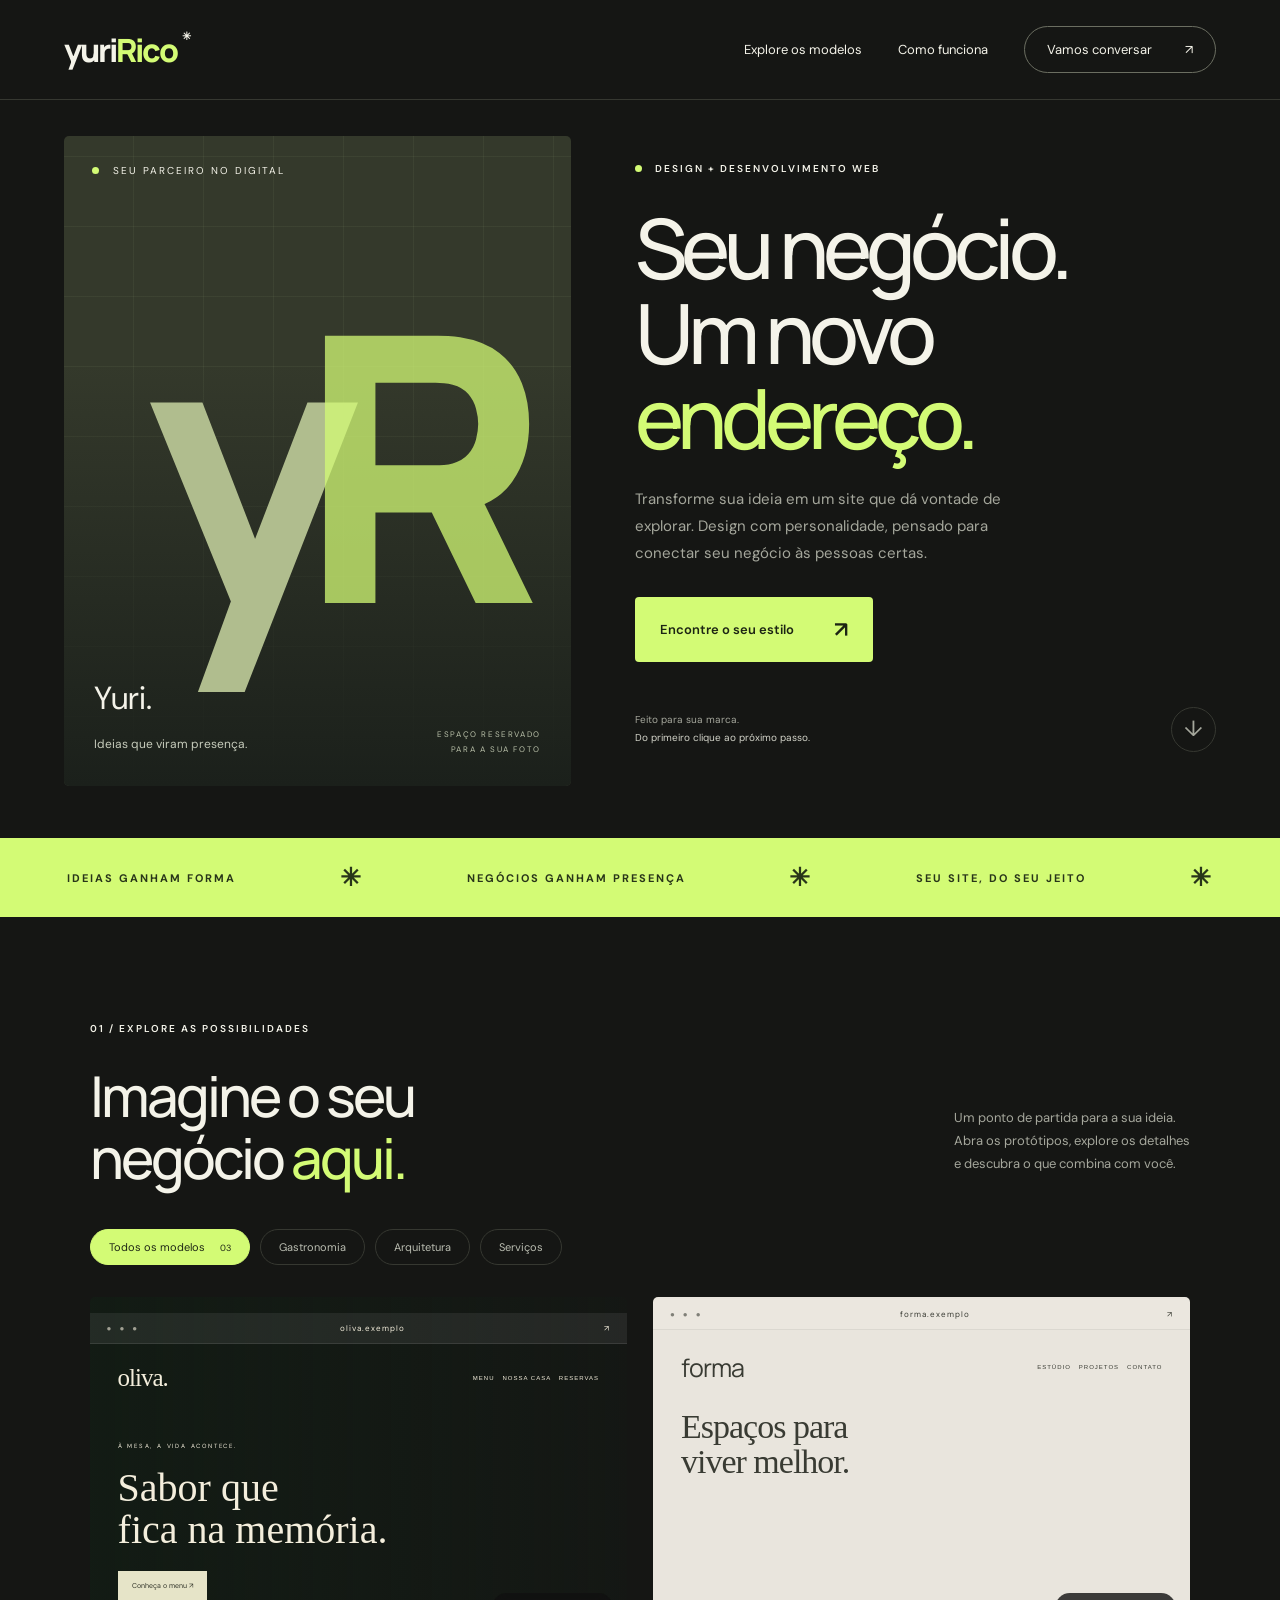
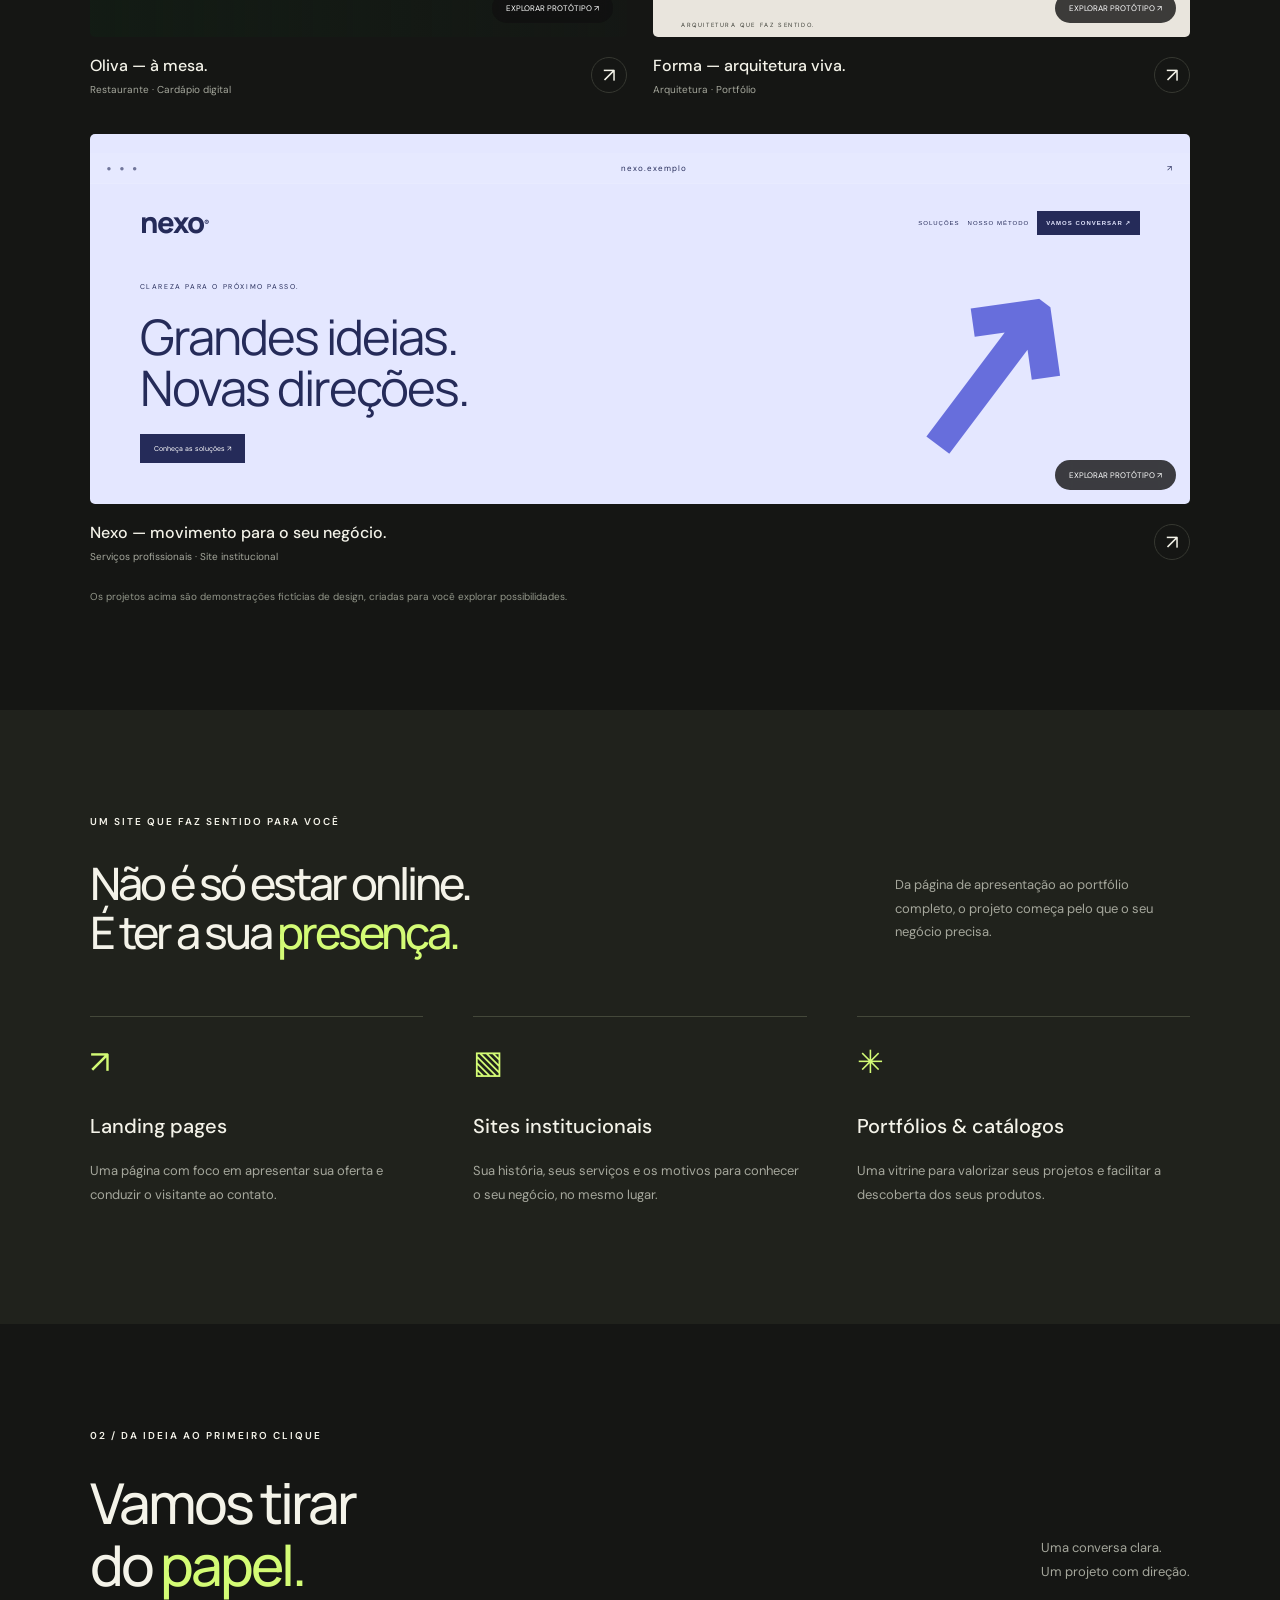
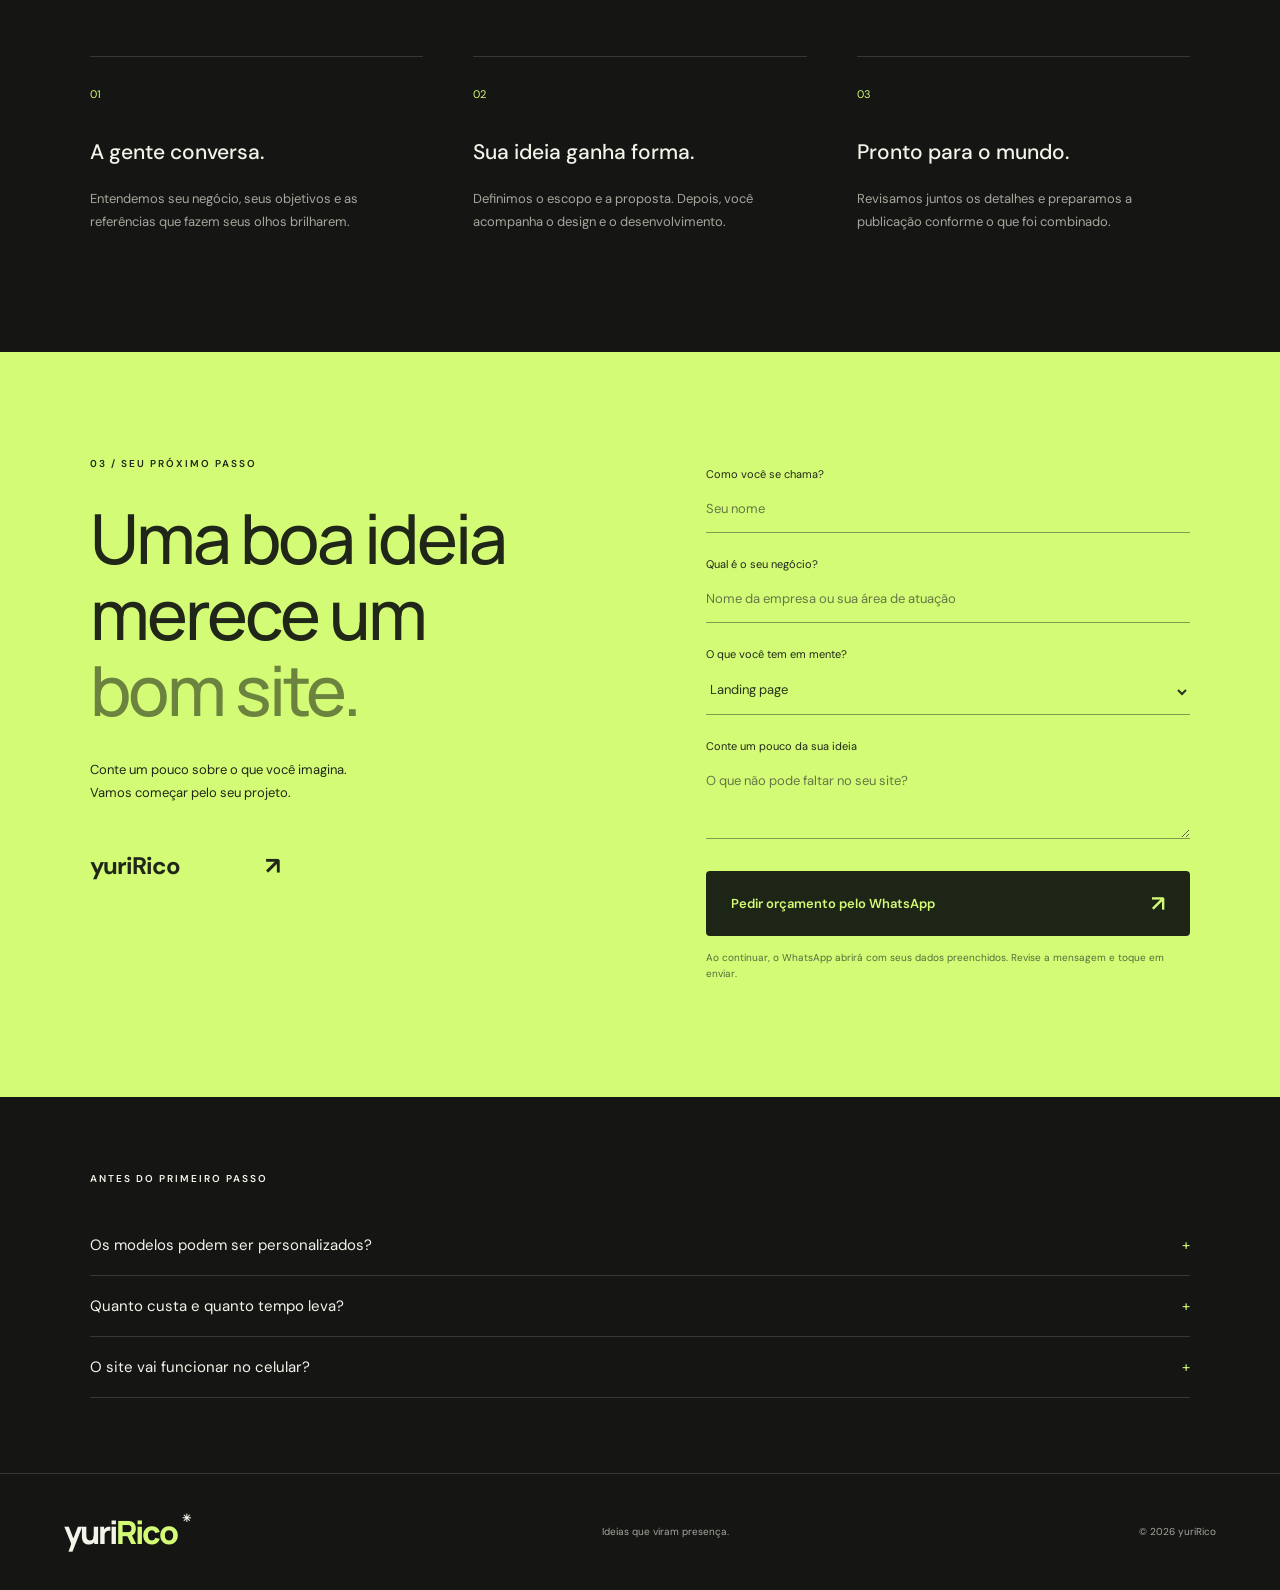
==== index.html @ a22f364b "Publica site yuriRico com protótipos e orçamento por WhatsApp" ====
<!DOCTYPE html>
<html lang="pt-BR"><head><meta charset="utf-8"><meta name="viewport" content="width=device-width,initial-scale=1"><meta name="description" content="yuriRico: criação de sites com personalidade. Explore protótipos interativos e prepare seu orçamento personalizado."><title>yuriRico — Seu próximo capítulo começa com um site.</title><link rel="stylesheet" href="style.css"></head>
<body><header><a class="logo" href="#">yuri<span>Rico</span><i>✳</i></a><nav aria-label="Menu principal"><a href="#projetos">Explore os modelos</a><a href="#processo">Como funciona</a><a class="nav-cta" href="#contato">Vamos conversar <span>↗</span></a></nav></header>
<main><section class="hero"><div class="portrait"><div class="portrait-grid"></div><div class="portrait-mark" aria-hidden="true">y<span>R</span></div><div class="photo-caption"><span class="dot"></span> SEU PARCEIRO NO DIGITAL</div><div class="portrait-bottom"><span>Yuri.<br><small>Ideias que viram presença.</small></span><span class="photo-note">ESPAÇO RESERVADO<br>PARA A SUA FOTO</span></div></div><div class="hero-copy"><p class="eyebrow"><span class="dot"></span> DESIGN + DESENVOLVIMENTO WEB</p><h1>Seu negócio.<br>Um novo<br><em>endereço.</em></h1><p class="intro">Transforme sua ideia em um site que dá vontade de explorar. Design com personalidade, pensado para conectar seu negócio às pessoas certas.</p><a class="button" href="#projetos">Encontre o seu estilo <span>↗</span></a><div class="hero-bottom"><span>Feito para sua marca.<br><strong>Do primeiro clique ao próximo passo.</strong></span><a href="#projetos" aria-label="Ir para os modelos">↓</a></div></div></section>
<div class="ticker"><span>IDEIAS GANHAM FORMA</span><b>✳</b><span>NEGÓCIOS GANHAM PRESENÇA</span><b>✳</b><span>SEU SITE, DO SEU JEITO</span><b>✳</b></div>
<section class="projects section" id="projetos"><div class="section-heading"><div><p class="eyebrow">01 / EXPLORE AS POSSIBILIDADES</p><h2>Imagine o seu<br>negócio <em>aqui.</em></h2></div><p>Um ponto de partida para a sua ideia.<br>Abra os protótipos, explore os detalhes<br>e descubra o que combina com você.</p></div><div class="filters" aria-label="Filtrar modelos"><button class="active" data-filter="all" aria-pressed="true">Todos os modelos <small>03</small></button><button data-filter="gastronomia" aria-pressed="false">Gastronomia</button><button data-filter="arquitetura" aria-pressed="false">Arquitetura</button><button data-filter="servicos" aria-pressed="false">Serviços</button></div><div class="project-grid">
<article class="project" data-category="gastronomia"><button class="preview restaurant" data-demo="restaurant" aria-label="Explorar protótipo do restaurante Oliva"><div class="browserbar"><span>● ● ●</span><span>oliva.exemplo</span><span>↗</span></div><div class="mock-nav">oliva.<small>MENU &nbsp; NOSSA CASA &nbsp; RESERVAS</small></div><div class="restaurant-body"><span>À MESA, A VIDA ACONTECE.</span><h3>Sabor que<br>fica na memória.</h3><div class="mini-button">Conheça o menu ↗</div></div><div class="preview-tag">EXPLORAR PROTÓTIPO ↗</div></button><div class="project-label"><div><h3>Oliva — à mesa.</h3><p>Restaurante · Cardápio digital</p></div><button data-demo="restaurant" aria-label="Abrir Oliva">↗</button></div></article>
<article class="project" data-category="arquitetura"><button class="preview architecture" data-demo="architecture" aria-label="Explorar protótipo do estúdio Forma"><div class="browserbar"><span>● ● ●</span><span>forma.exemplo</span><span>↗</span></div><div class="mock-nav">forma<small>ESTÚDIO &nbsp; PROJETOS &nbsp; CONTATO</small></div><div class="arch-body"><h3>Espaços para<br>viver melhor.</h3><div class="arch-image"></div><p>ARQUITETURA QUE FAZ SENTIDO.</p></div><div class="preview-tag">EXPLORAR PROTÓTIPO ↗</div></button><div class="project-label"><div><h3>Forma — arquitetura viva.</h3><p>Arquitetura · Portfólio</p></div><button data-demo="architecture" aria-label="Abrir Forma">↗</button></div></article>
<article class="project wide" data-category="servicos"><button class="preview services" data-demo="services" aria-label="Explorar protótipo da consultoria Nexo"><div class="browserbar"><span>● ● ●</span><span>nexo.exemplo</span><span>↗</span></div><div class="mock-nav">nexo<span>®</span><small>SOLUÇÕES &nbsp; NOSSO MÉTODO &nbsp; <b>VAMOS CONVERSAR ↗</b></small></div><div class="services-body"><div><p>CLAREZA PARA O PRÓXIMO PASSO.</p><h3>Grandes ideias.<br>Novas direções.</h3><div class="mini-button">Conheça as soluções ↗</div></div><div class="nexo-art" aria-hidden="true">↗</div></div><div class="preview-tag">EXPLORAR PROTÓTIPO ↗</div></button><div class="project-label"><div><h3>Nexo — movimento para o seu negócio.</h3><p>Serviços profissionais · Site institucional</p></div><button data-demo="services" aria-label="Abrir Nexo">↗</button></div></article></div><p class="demo-note">Os projetos acima são demonstrações fictícias de design, criadas para você explorar possibilidades.</p></section>
<section class="offer section" id="servicos"><p class="eyebrow">UM SITE QUE FAZ SENTIDO PARA VOCÊ</p><div class="offer-top"><h2>Não é só estar online.<br>É ter a sua <em>presença.</em></h2><p>Da página de apresentação ao portfólio completo, o projeto começa pelo que o seu negócio precisa.</p></div><div class="offer-grid"><article><span>↗</span><h3>Landing pages</h3><p>Uma página com foco em apresentar sua oferta e conduzir o visitante ao contato.</p></article><article><span>▧</span><h3>Sites institucionais</h3><p>Sua história, seus serviços e os motivos para conhecer o seu negócio, no mesmo lugar.</p></article><article><span>✳</span><h3>Portfólios & catálogos</h3><p>Uma vitrine para valorizar seus projetos e facilitar a descoberta dos seus produtos.</p></article></div></section>
<section class="process section" id="processo"><div class="section-heading"><div><p class="eyebrow">02 / DA IDEIA AO PRIMEIRO CLIQUE</p><h2>Vamos tirar<br>do <em>papel.</em></h2></div><p>Uma conversa clara.<br>Um projeto com direção.</p></div><div class="steps"><article><span>01</span><h3>A gente conversa.</h3><p>Entendemos seu negócio, seus objetivos e as referências que fazem seus olhos brilharem.</p></article><article><span>02</span><h3>Sua ideia ganha forma.</h3><p>Definimos o escopo e a proposta. Depois, você acompanha o design e o desenvolvimento.</p></article><article><span>03</span><h3>Pronto para o mundo.</h3><p>Revisamos juntos os detalhes e preparamos a publicação conforme o que foi combinado.</p></article></div></section>
<section class="contact section" id="contato"><div><p class="eyebrow">03 / SEU PRÓXIMO PASSO</p><h2>Uma boa ideia<br>merece um<br><em>bom site.</em></h2><p>Conte um pouco sobre o que você imagina.<br>Vamos começar pelo seu projeto.</p><span class="contact-sign">yuriRico <span>↗</span></span></div><form id="brief-form"><label for="name">Como você se chama?</label><input id="name" name="name" placeholder="Seu nome" required maxlength="100" autocomplete="name"><label for="business">Qual é o seu negócio?</label><input id="business" name="business" placeholder="Nome da empresa ou sua área de atuação" required maxlength="150" autocomplete="organization"><label for="type">O que você tem em mente?</label><select id="type" name="type"><option>Landing page</option><option>Site institucional</option><option>Portfólio ou catálogo</option><option>Ainda quero descobrir</option></select><label for="message">Conte um pouco da sua ideia</label><textarea id="message" name="message" rows="3" placeholder="O que não pode faltar no seu site?" maxlength="2000" required></textarea><button class="button" type="submit">Pedir orçamento pelo WhatsApp <span>↗</span></button><p class="form-note">Ao continuar, o WhatsApp abrirá com seus dados preenchidos. Revise a mensagem e toque em enviar.</p><div id="brief-result" hidden aria-live="polite"><h3>Seu pedido está pronto.</h3><p>Se o WhatsApp não abriu, use o link abaixo. Você também pode copiar ou baixar seu pedido.</p><a id="whatsapp-link" class="button" target="_blank" rel="noopener noreferrer" href="https://wa.me/5571991334337">Abrir WhatsApp ↗</a><pre id="brief-text"></pre><div class="result-buttons"><button type="button" id="copy-brief">Copiar pedido</button><button type="button" id="download-brief">Baixar .txt</button></div><p id="copy-status" role="status"></p></div></form></section>
<section class="faq section"><p class="eyebrow">ANTES DO PRIMEIRO PASSO</p><details><summary>Os modelos podem ser personalizados?<span>+</span></summary><p>Sim. Eles são referências visuais: cores, textos, imagens e estrutura podem ser planejados para o seu projeto, conforme o escopo contratado.</p></details><details><summary>Quanto custa e quanto tempo leva?<span>+</span></summary><p>O valor e o prazo são definidos após entender a quantidade de páginas, as funcionalidades e o conteúdo do projeto. Solicite uma proposta personalizada.</p></details><details><summary>O site vai funcionar no celular?<span>+</span></summary><p>O projeto considera telas de celular, tablet e computador. Você pode alternar a visualização dos protótipos aqui para experimentar.</p></details></section></main><footer><a class="logo" href="#">yuri<span>Rico</span><i>✳</i></a><p>Ideias que viram presença.</p><span>© <span id="year"></span> yuriRico</span></footer>
<dialog id="demo-dialog"><div class="dialog-toolbar"><span id="demo-title">Protótipo</span><div class="device-buttons"><button id="desktop-view" aria-pressed="true">Computador</button><button id="mobile-view" aria-pressed="false">Celular</button></div><button id="close-demo" aria-label="Fechar protótipo">✕</button></div><div class="demo-stage"><iframe id="demo-frame" title="Protótipo interativo" sandbox="allow-scripts"></iframe></div><p class="dialog-note">Demonstração fictícia · <button id="choose-demo">Quero um site neste estilo ↗</button></p></dialog><script src="app.js"></script></body></html>
---- style.css ----
@import url('https://fonts.googleapis.com/css2?family=DM+Sans:wght@400;500;600;700&family=Manrope:wght@400;500;600;700;800&display=swap');
:root{--bg:#151614;--panel:#20211e;--line:#363831;--muted:#a5a79c;--white:#f4f3e9;--lime:#d3fb75}*{box-sizing:border-box}html{scroll-behavior:smooth;scroll-padding-top:95px}body{margin:0;background:var(--bg);color:var(--white);font-family:'DM Sans',sans-serif}button,input,select,textarea{font:inherit}button,a{-webkit-tap-highlight-color:transparent}button{cursor:pointer}a{color:inherit;text-decoration:none}button:focus-visible,a:focus-visible,summary:focus-visible{outline:2px solid var(--lime);outline-offset:5px}header{height:100px;padding:0 5%;display:flex;align-items:center;justify-content:space-between;border-bottom:1px solid var(--line)}.logo{font-family:Manrope,sans-serif;font-size:32px;letter-spacing:-2px;font-weight:800}.logo span{color:var(--lime)}.logo i{font-size:11px;vertical-align:top;margin-left:5px;font-style:normal;letter-spacing:0}nav{display:flex;gap:36px;align-items:center;font-size:13px}nav a:hover{color:var(--lime)}.nav-cta{border:1px solid #6b6e61;border-radius:50px;padding:14px 22px}.nav-cta span{margin-left:30px}.hero{display:grid;grid-template-columns:44% 56%;padding:36px 5% 52px;gap:0}.portrait{min-height:650px;background:#34392b;position:relative;overflow:hidden;border-radius:5px}.portrait-grid{position:absolute;inset:0;background:linear-gradient(0deg,#1b201b,transparent 65%),repeating-linear-gradient(90deg,transparent 0,transparent 69px,#b6ce9420 70px),repeating-linear-gradient(0deg,transparent 0,transparent 69px,#b6ce9420 70px)}.portrait-mark{position:absolute;inset:10% 0 0;text-align:center;font-size:clamp(200px,29vw,480px);font-weight:800;letter-spacing:-.16em;line-height:1.4;font-family:Manrope;color:#b0bd8e}.portrait-mark span{color:#d3fb75;opacity:.75}.photo-caption{position:absolute;top:28px;left:28px;font-size:10px;letter-spacing:2px}.dot{display:inline-block;width:7px;height:7px;background:var(--lime);border-radius:50%;margin-right:9px}.portrait-bottom{position:absolute;bottom:30px;left:30px;right:30px;display:flex;align-items:end;justify-content:space-between;font-size:32px;line-height:1.2}.portrait-bottom small{font-size:12px;color:#c6cbbb}.photo-note{font-size:8px;letter-spacing:1.6px;text-align:right;line-height:1.8;color:#b8bfa8}.hero-copy{padding:26px 0 0 10%}.eyebrow{font-size:10px;letter-spacing:2px;font-weight:600;margin:0 0 30px}h1,h2,h3,p{margin-top:0}h1{font-family:Manrope,sans-serif;font-size:clamp(58px,6.5vw,102px);font-weight:500;letter-spacing:-6px;line-height:1.02;margin-bottom:26px}em{font-style:normal;color:var(--lime)}.intro{font-size:15px;line-height:1.8;color:var(--muted);max-width:400px;margin-bottom:30px}.button{display:inline-flex;align-items:center;justify-content:space-between;gap:40px;background:var(--lime);color:#1c2413;padding:18px 25px;border:0;border-radius:4px;font-weight:600;font-size:13px}.button:hover{background:#e1ff9e}.button span{font-size:22px}.hero-bottom{display:flex;justify-content:space-between;align-items:center;margin-top:45px;color:var(--muted);font-size:10px;line-height:1.8}.hero-bottom strong{font-weight:400;color:#d2d3c8}.hero-bottom a{border:1px solid var(--line);border-radius:50%;width:45px;height:45px;display:grid;place-items:center;font-size:22px}.ticker{display:flex;justify-content:space-around;align-items:center;padding:23px 2%;background:var(--lime);color:#283519;gap:20px;font-size:11px;letter-spacing:2px;font-weight:700}.ticker b{font-size:25px}.section{padding:105px 7%}.section-heading{display:flex;justify-content:space-between;align-items:end;margin-bottom:40px}h2{font-family:Manrope,sans-serif;font-size:clamp(42px,4.4vw,66px);font-weight:500;line-height:1.1;letter-spacing:-3px;margin-bottom:0}.section-heading>p,.offer-top>p{color:var(--muted);font-size:13px;line-height:1.8;max-width:295px}.filters{display:flex;gap:10px;margin-bottom:32px;flex-wrap:wrap}.filters button{background:transparent;color:#babdb1;border:1px solid var(--line);padding:10px 18px;border-radius:30px;font-size:11px}.filters button.active{background:var(--lime);color:#202917;border-color:var(--lime)}.filters small{font-size:9px;margin-left:12px}.project-grid{display:grid;grid-template-columns:1fr 1fr;gap:38px 26px}.project[hidden]{display:none}.project.wide{grid-column:1/-1}.preview{display:block;border:0;width:100%;position:relative;overflow:hidden;padding:0;text-align:left;border-radius:5px;height:340px;transition:transform .3s}.preview:hover{transform:translateY(-4px)}.browserbar{background:#ffffff12;display:flex;justify-content:space-between;padding:10px 17px;font-size:8px;letter-spacing:1px;border-bottom:1px solid #ffffff18}.browserbar>span:first-child{letter-spacing:3px;opacity:.6}.mock-nav{padding:20px 28px;font-size:25px;letter-spacing:-1px;font-family:Georgia,serif;display:flex;justify-content:space-between;align-items:center}.mock-nav small{font:6px Arial;letter-spacing:1px}.restaurant{color:#f4eedc;background:linear-gradient(90deg,#121c14de,#121c1440),url('https://images.unsplash.com/photo-1414235077428-338989a2e8c0?auto=format&fit=crop&w=1200&q=85') center/cover}.restaurant-body{padding:20px 28px}.restaurant-body>span{font-size:6px;letter-spacing:1.8px}.restaurant-body h3{font:40px/1.05 Georgia;margin:14px 0 20px}.mini-button{display:inline-block;padding:10px 14px;background:#e6e4c8;color:#303328;font-size:7px}.preview-tag{position:absolute;bottom:14px;right:14px;font-size:8px;background:#111c;padding:10px 14px;border-radius:25px;color:white;backdrop-filter:blur(8px)}.architecture{background:#e9e5dd;color:#393b33}.architecture .browserbar{border-color:#0001}.architecture .mock-nav{font-family:Manrope}.arch-body{padding:0 28px}.arch-body h3{font:34px/1.05 Georgia;letter-spacing:-1px;margin:4px 0 12px}.arch-image{height:120px;background:url('https://images.unsplash.com/photo-1600210492486-724fe5c67fb0?auto=format&fit=crop&w=1000&q=85') center 58%/cover}.arch-body p{font-size:6px;letter-spacing:1.6px;margin-top:9px}.project-label{display:flex;align-items:center;justify-content:space-between;padding-top:18px}.project-label h3{font-size:16px;font-weight:500;margin:0 0 7px}.project-label p{color:var(--muted);font-size:10px;margin:0}.project-label button{background:transparent;color:var(--white);border:1px solid var(--line);border-radius:50%;width:36px;height:36px;font-size:20px}.services{background:#e4e7ff;color:#252b59;height:370px}.services .mock-nav{padding:18px 50px;font-family:Manrope;font-size:29px;font-weight:800}.services .mock-nav>span{font-size:8px;margin-right:auto}.services .mock-nav small b{background:#252b59;color:#e4e7ff;padding:9px}.services-body{display:flex;justify-content:space-between;align-items:center;padding:20px 50px}.services-body p{font-size:7px;letter-spacing:1.6px}.services-body h3{font:49px/1.05 Manrope;letter-spacing:-2px;margin:20px 0}.services .mini-button{background:#252b59;color:white}.nexo-art{font-size:230px;font-family:Arial;font-weight:800;line-height:.8;transform:rotate(-8deg);color:#676edc;margin-right:60px}.demo-note{color:#93978a;font-size:10px;line-height:1.7;margin:25px 0 0}.offer{background:#20221c}.offer-top{display:flex;justify-content:space-between;align-items:end;gap:30px}.offer-top h2{font-size:clamp(35px,3.5vw,52px)}.offer-grid{display:grid;grid-template-columns:repeat(3,1fr);gap:50px;margin-top:60px}.offer-grid article{border-top:1px solid #44483a;padding-top:24px}.offer-grid article>span{color:var(--lime);font-size:32px;display:block;margin-bottom:30px}.offer-grid h3{font-size:20px;font-weight:500}.offer-grid p,.steps p{font-size:13px;color:var(--muted);line-height:1.8}.steps{display:grid;grid-template-columns:repeat(3,1fr);gap:50px;margin-top:60px}.steps article{border-top:1px solid var(--line);padding-top:25px}.steps article>span{font-size:11px;color:var(--lime)}.steps h3{font-weight:500;font-size:21px;margin-top:35px}.contact{display:grid;grid-template-columns:1fr 1fr;gap:12%;background:var(--lime);color:#202719}.contact em{color:#6c833f}.contact h2{font-size:clamp(50px,5.4vw,80px)}.contact>div>p:not(.eyebrow){font-size:13px;line-height:1.8;margin-top:30px}.contact-sign{font-weight:700;font-size:24px;letter-spacing:-1px;display:block;margin-top:45px}.contact-sign>span{margin-left:80px}.contact form{padding-top:10px}.contact label{display:block;font-size:11px;margin-bottom:9px}.contact input,.contact textarea,.contact select{display:block;width:100%;border:0;border-bottom:1px solid #829b50;background:transparent;color:#28341b;padding:10px 0 15px;border-radius:0;margin-bottom:24px;font-size:13px;outline-offset:4px}.contact input::placeholder,.contact textarea::placeholder{color:#667747}.contact .button{width:100%;background:#1d2517;color:var(--lime);margin-top:8px}.form-note{font-size:10px;line-height:1.6;color:#596b3d;margin-top:14px}#brief-result{border:1px solid #93af5e;padding:20px;margin-top:25px}#brief-result h3{font-size:19px}#brief-result p{font-size:12px}pre{white-space:pre-wrap;overflow-wrap:anywhere;font:12px/1.7 inherit}.result-buttons{display:flex;gap:8px}.result-buttons button{border:1px solid #68823e;background:transparent;padding:10px;border-radius:3px;font-size:11px}.faq{padding-top:75px;padding-bottom:75px}.faq details{border-bottom:1px solid var(--line);padding:20px 0}.faq summary{cursor:pointer;display:flex;justify-content:space-between;font-size:15px;list-style:none}.faq summary span{color:var(--lime)}.faq details p{font-size:13px;line-height:1.8;max-width:750px;color:var(--muted);margin:20px 0 0}footer{border-top:1px solid var(--line);display:flex;align-items:center;justify-content:space-between;padding:36px 5%}footer p,footer>span{font-size:10px;color:var(--muted);margin:0}dialog{width:min(1200px,96vw);max-width:none;padding:0;border:1px solid #45483c;border-radius:10px;background:#22251e;color:var(--white);max-height:94dvh}dialog::backdrop{background:#000c;backdrop-filter:blur(7px)}.dialog-toolbar{display:flex;align-items:center;justify-content:space-between;padding:15px 20px;font-size:12px;gap:10px}.dialog-toolbar button,.dialog-note button{border:1px solid #555d45;background:transparent;color:var(--white);padding:8px 12px;border-radius:4px;font-size:11px}.dialog-toolbar button[aria-pressed=true]{background:var(--lime);color:#202719}.demo-stage{background:#111;padding:15px;display:flex;justify-content:center;height:65dvh}iframe{height:100%;width:100%;border:0;background:#fff;transition:width .3s}.dialog-note{text-align:center;font-size:10px;margin:12px}.dialog-note button{color:var(--lime);border:0}body.modal-open{overflow:hidden}@media(min-width:1500px){main,header,footer{max-width:1700px;margin:auto}}@media(max-width:900px){header{height:80px}.hero{grid-template-columns:43% 57%}.portrait{min-height:570px}.hero-copy{padding-left:8%}h1{letter-spacing:-3px}.intro{font-size:13px}.portrait-bottom{left:18px;right:18px}.photo-note{font-size:6px}.portrait-bottom small{font-size:9px}.hero-bottom{margin-top:30px}.section{padding:75px 5%}.section-heading>p{max-width:220px}.nexo-art{margin-right:10px;font-size:190px}.offer-grid,.steps{gap:25px}.contact{gap:8%}nav{gap:20px;font-size:11px}}@media(max-width:600px){header{height:74px}.logo{font-size:27px}nav>a:not(.nav-cta){display:none}.nav-cta{padding:10px 14px}.nav-cta span{margin-left:12px}.hero{padding:20px 5% 35px;display:flex;flex-direction:column}.portrait{min-height:300px;height:300px}.portrait-mark{font-size:270px;inset:-35% 0 0;line-height:1.5;letter-spacing:-.18em}.photo-caption{top:20px;left:20px;font-size:8px}.photo-note{font-size:7px}.portrait-bottom{bottom:22px}.portrait-bottom small{font-size:11px}.hero-copy{padding:32px 0 0}.eyebrow{font-size:8px;letter-spacing:1.6px;margin-bottom:22px}h1{font-size:65px;letter-spacing:-4px}.intro{font-size:14px;max-width:100%}.button{padding:15px 20px}.hero-bottom{margin-top:25px}.ticker{padding:17px 12px;font-size:7px;gap:10px;letter-spacing:1px}.ticker span:last-of-type,.ticker b:last-child{display:none}.ticker b{font-size:18px}.section{padding:60px 5%}h2{font-size:44px;letter-spacing:-2px}.section-heading{display:block}.section-heading>p{margin:25px 0 0;max-width:100%;font-size:12px}.section-heading>p br{display:none}.filters{gap:7px}.filters button{font-size:9px;padding:9px 12px}.project-grid{grid-template-columns:1fr;gap:30px}.project.wide{grid-column:auto}.preview{height:320px}.services{height:320px}.services .mock-nav{padding:20px 25px}.services .mock-nav small{font-size:5px}.services-body{padding:20px 25px}.services-body h3{font-size:35px}.services-body p{font-size:5px}.nexo-art{font-size:100px;margin-right:0}.services .mock-nav small b{padding:5px}.offer-top{display:block}.offer-top>p{margin:25px 0 0}.offer-grid,.steps{grid-template-columns:1fr;gap:30px;margin-top:35px}.offer-grid article>span{margin-bottom:15px}.offer-grid h3{margin-bottom:12px}.steps h3{margin-top:20px;margin-bottom:10px}.contact{grid-template-columns:1fr;gap:35px}.contact h2{font-size:60px}.contact-sign{display:none}.faq summary{font-size:13px;gap:20px}footer{flex-wrap:wrap;gap:25px}footer p{display:none}.dialog-toolbar{padding:12px 10px}.dialog-toolbar>span{max-width:95px;font-size:10px}.dialog-toolbar button{padding:7px;font-size:9px}.demo-stage{padding:6px;height:65dvh}.dialog-note{font-size:8px}.dialog-note button{font-size:9px}}@media(prefers-reduced-motion:reduce){html{scroll-behavior:auto}*,*::before,*::after{transition:none!important}}
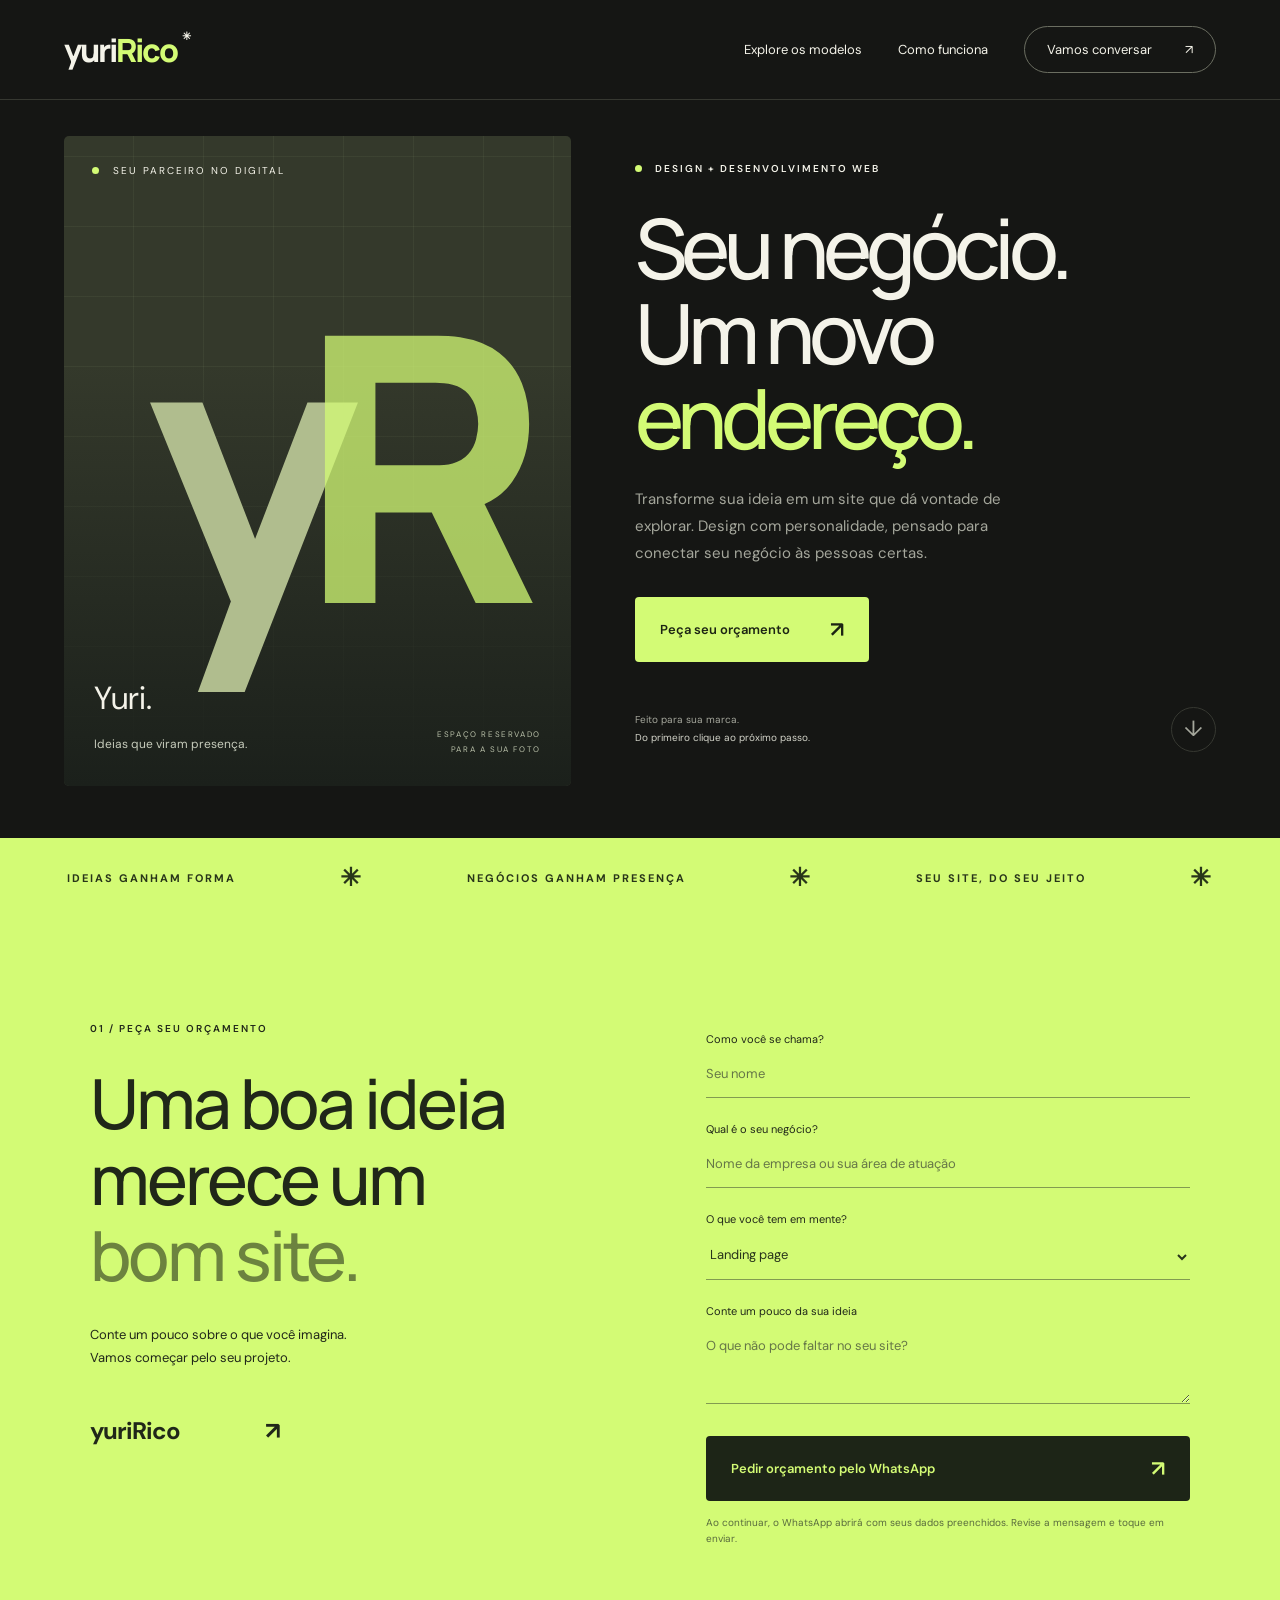
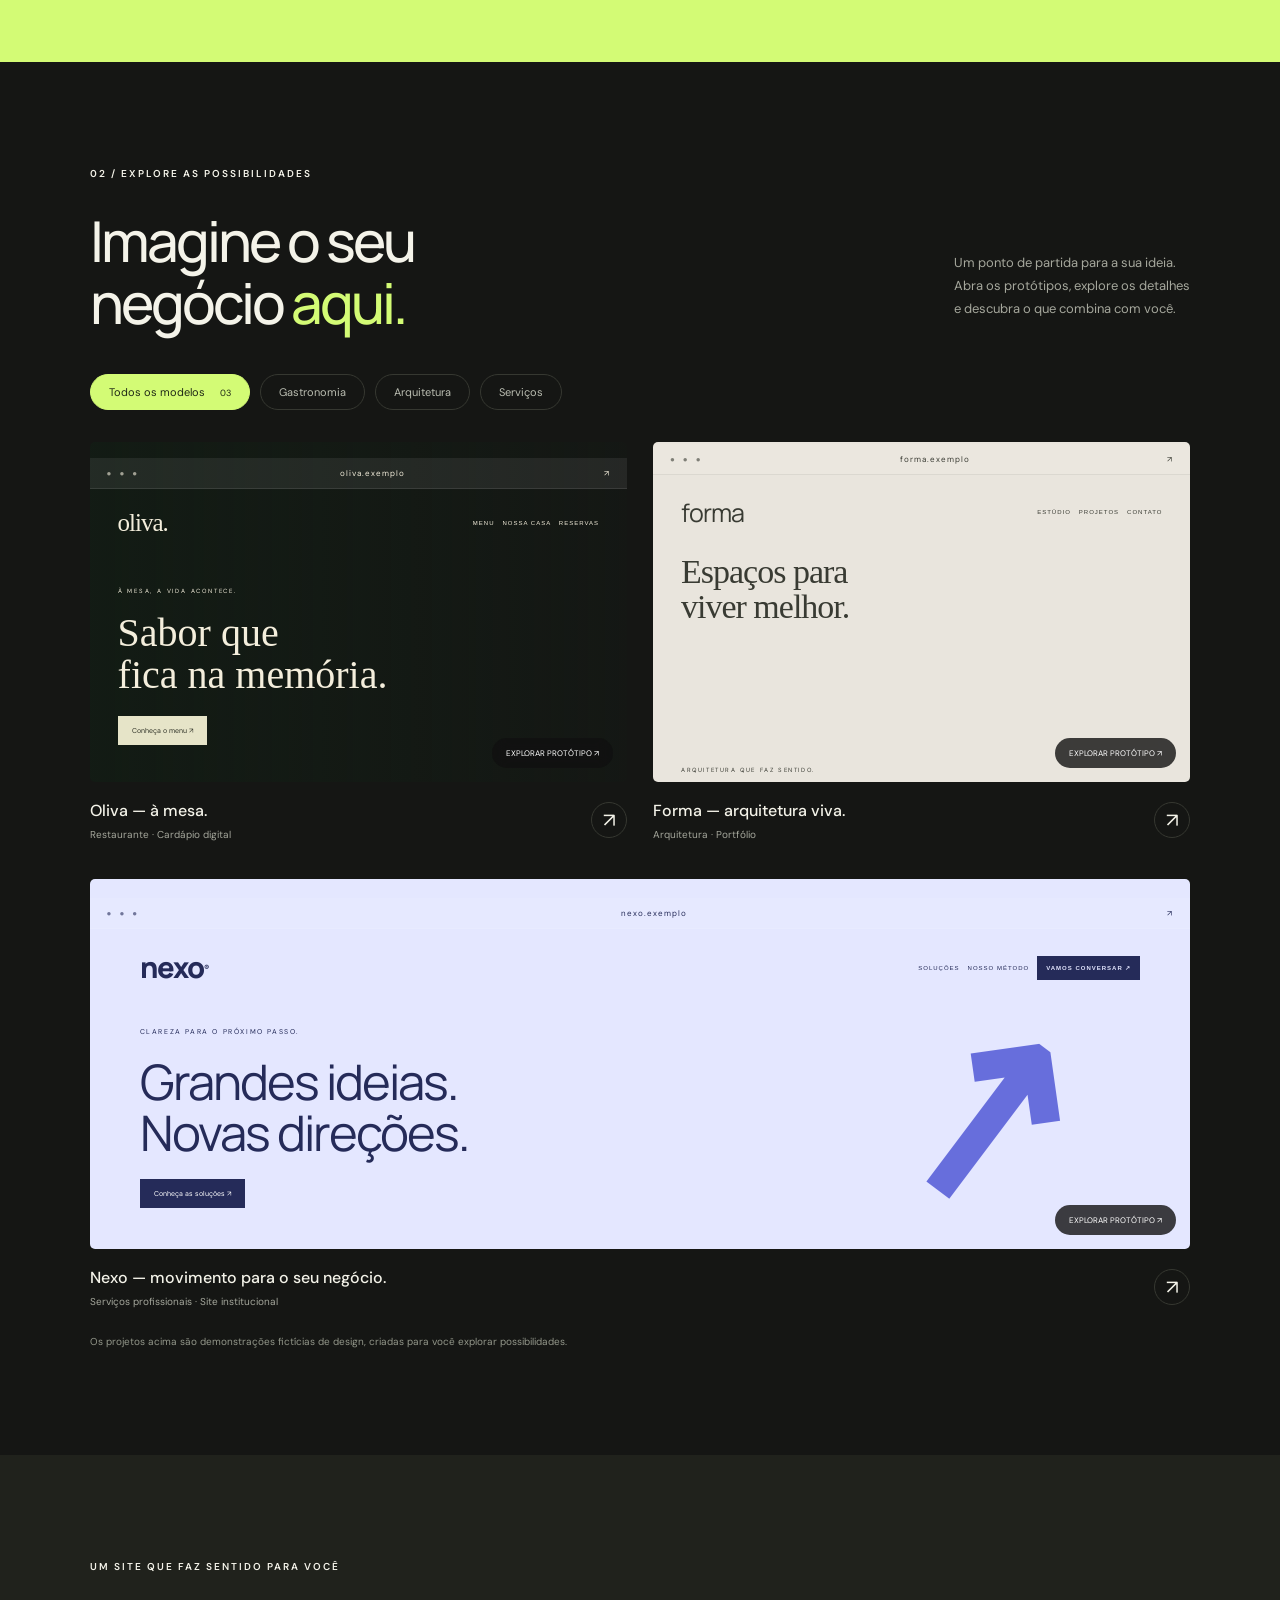
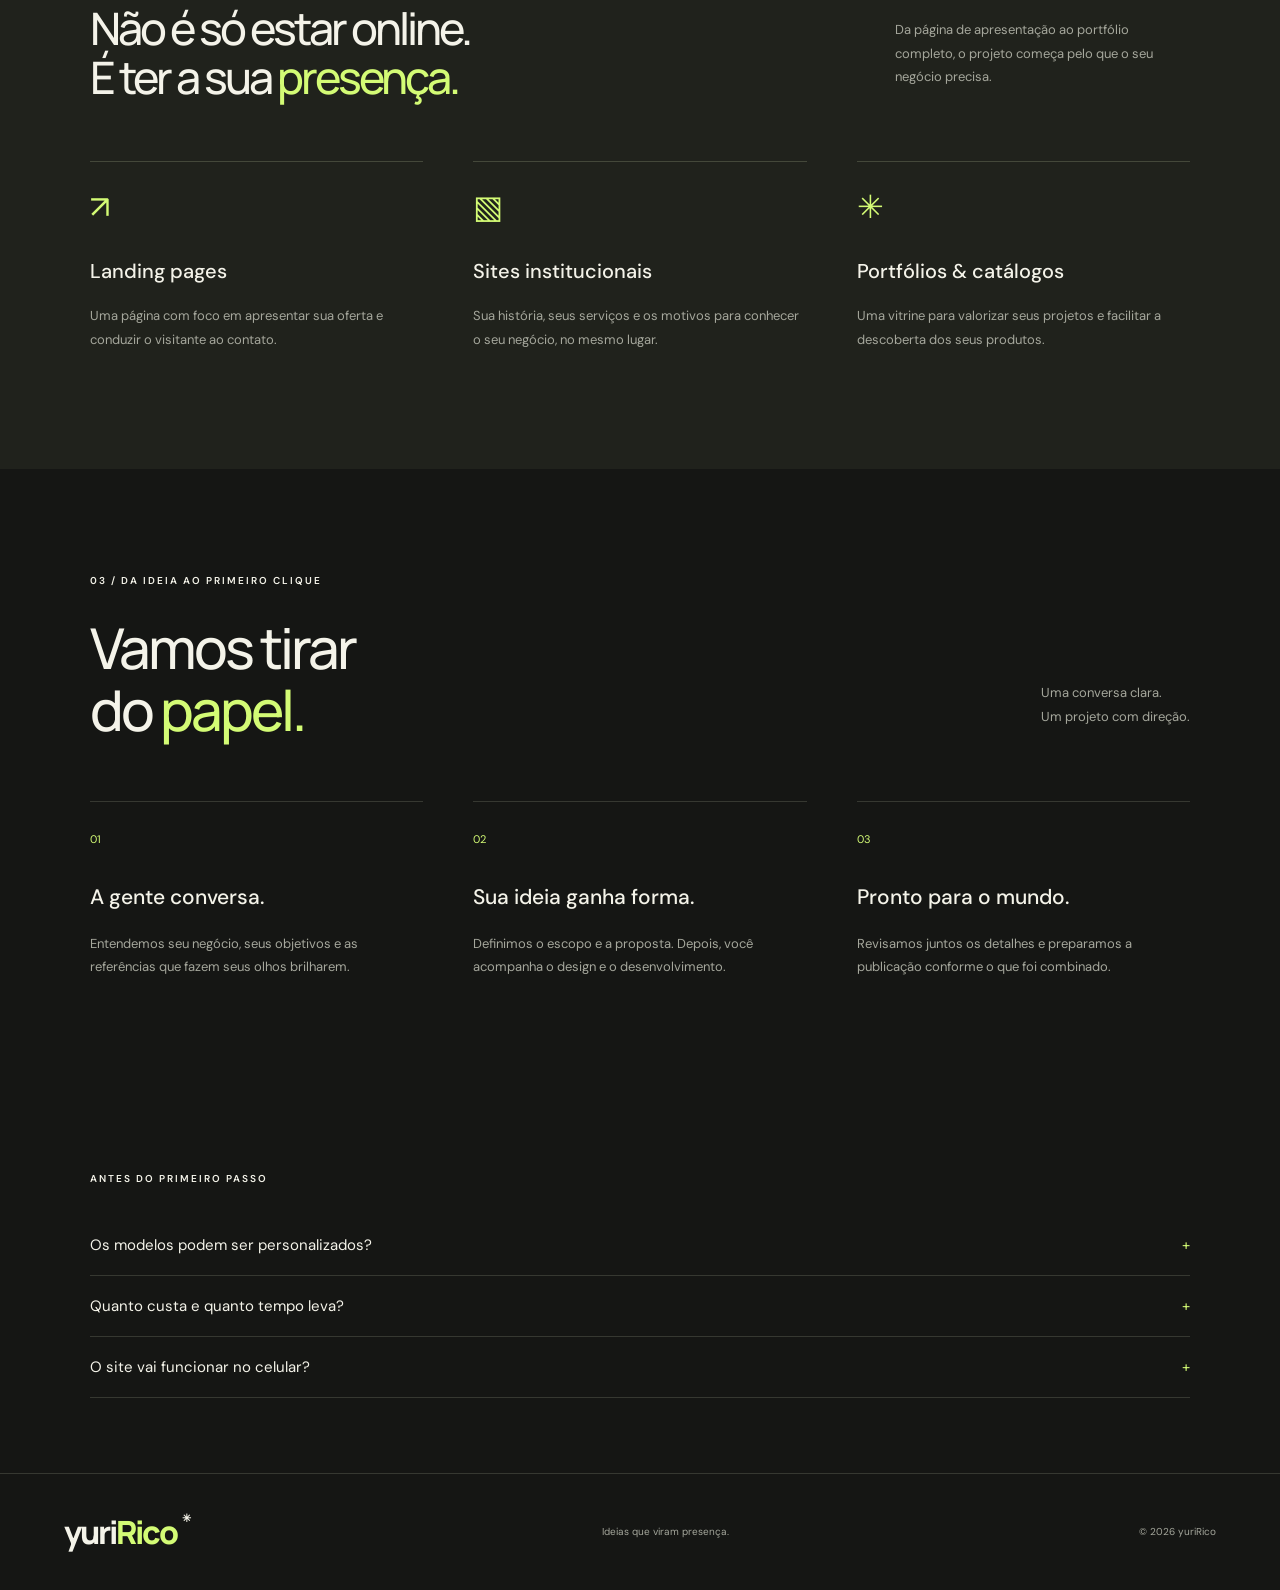
==== commit 78b9b726: "Move formulário de orçamento para o início da página" ====
--- a/index.html
+++ b/index.html
@@ -1,14 +1,15 @@
 <!DOCTYPE html>
 <html lang="pt-BR"><head><meta charset="utf-8"><meta name="viewport" content="width=device-width,initial-scale=1"><meta name="description" content="yuriRico: criação de sites com personalidade. Explore protótipos interativos e prepare seu orçamento personalizado."><title>yuriRico — Seu próximo capítulo começa com um site.</title><link rel="stylesheet" href="style.css"></head>
 <body><header><a class="logo" href="#">yuri<span>Rico</span><i>✳</i></a><nav aria-label="Menu principal"><a href="#projetos">Explore os modelos</a><a href="#processo">Como funciona</a><a class="nav-cta" href="#contato">Vamos conversar <span>↗</span></a></nav></header>
-<main><section class="hero"><div class="portrait"><div class="portrait-grid"></div><div class="portrait-mark" aria-hidden="true">y<span>R</span></div><div class="photo-caption"><span class="dot"></span> SEU PARCEIRO NO DIGITAL</div><div class="portrait-bottom"><span>Yuri.<br><small>Ideias que viram presença.</small></span><span class="photo-note">ESPAÇO RESERVADO<br>PARA A SUA FOTO</span></div></div><div class="hero-copy"><p class="eyebrow"><span class="dot"></span> DESIGN + DESENVOLVIMENTO WEB</p><h1>Seu negócio.<br>Um novo<br><em>endereço.</em></h1><p class="intro">Transforme sua ideia em um site que dá vontade de explorar. Design com personalidade, pensado para conectar seu negócio às pessoas certas.</p><a class="button" href="#projetos">Encontre o seu estilo <span>↗</span></a><div class="hero-bottom"><span>Feito para sua marca.<br><strong>Do primeiro clique ao próximo passo.</strong></span><a href="#projetos" aria-label="Ir para os modelos">↓</a></div></div></section>
+<main><section class="hero"><div class="portrait"><div class="portrait-grid"></div><div class="portrait-mark" aria-hidden="true">y<span>R</span></div><div class="photo-caption"><span class="dot"></span> SEU PARCEIRO NO DIGITAL</div><div class="portrait-bottom"><span>Yuri.<br><small>Ideias que viram presença.</small></span><span class="photo-note">ESPAÇO RESERVADO<br>PARA A SUA FOTO</span></div></div><div class="hero-copy"><p class="eyebrow"><span class="dot"></span> DESIGN + DESENVOLVIMENTO WEB</p><h1>Seu negócio.<br>Um novo<br><em>endereço.</em></h1><p class="intro">Transforme sua ideia em um site que dá vontade de explorar. Design com personalidade, pensado para conectar seu negócio às pessoas certas.</p><a class="button" href="#contato">Peça seu orçamento <span>↗</span></a><div class="hero-bottom"><span>Feito para sua marca.<br><strong>Do primeiro clique ao próximo passo.</strong></span><a href="#projetos" aria-label="Ir para os modelos">↓</a></div></div></section>
 <div class="ticker"><span>IDEIAS GANHAM FORMA</span><b>✳</b><span>NEGÓCIOS GANHAM PRESENÇA</span><b>✳</b><span>SEU SITE, DO SEU JEITO</span><b>✳</b></div>
-<section class="projects section" id="projetos"><div class="section-heading"><div><p class="eyebrow">01 / EXPLORE AS POSSIBILIDADES</p><h2>Imagine o seu<br>negócio <em>aqui.</em></h2></div><p>Um ponto de partida para a sua ideia.<br>Abra os protótipos, explore os detalhes<br>e descubra o que combina com você.</p></div><div class="filters" aria-label="Filtrar modelos"><button class="active" data-filter="all" aria-pressed="true">Todos os modelos <small>03</small></button><button data-filter="gastronomia" aria-pressed="false">Gastronomia</button><button data-filter="arquitetura" aria-pressed="false">Arquitetura</button><button data-filter="servicos" aria-pressed="false">Serviços</button></div><div class="project-grid">
+<section class="contact section" id="contato"><div><p class="eyebrow">01 / PEÇA SEU ORÇAMENTO</p><h2>Uma boa ideia<br>merece um<br><em>bom site.</em></h2><p>Conte um pouco sobre o que você imagina.<br>Vamos começar pelo seu projeto.</p><span class="contact-sign">yuriRico <span>↗</span></span></div><form id="brief-form"><label for="name">Como você se chama?</label><input id="name" name="name" placeholder="Seu nome" required maxlength="100" autocomplete="name"><label for="business">Qual é o seu negócio?</label><input id="business" name="business" placeholder="Nome da empresa ou sua área de atuação" required maxlength="150" autocomplete="organization"><label for="type">O que você tem em mente?</label><select id="type" name="type"><option>Landing page</option><option>Site institucional</option><option>Portfólio ou catálogo</option><option>Ainda quero descobrir</option></select><label for="message">Conte um pouco da sua ideia</label><textarea id="message" name="message" rows="3" placeholder="O que não pode faltar no seu site?" maxlength="2000" required></textarea><button class="button" type="submit">Pedir orçamento pelo WhatsApp <span>↗</span></button><p class="form-note">Ao continuar, o WhatsApp abrirá com seus dados preenchidos. Revise a mensagem e toque em enviar.</p><div id="brief-result" hidden aria-live="polite"><h3>Seu pedido está pronto.</h3><p>Se o WhatsApp não abriu, use o link abaixo. Você também pode copiar ou baixar seu pedido.</p><a id="whatsapp-link" class="button" target="_blank" rel="noopener noreferrer" href="https://wa.me/5571991334337">Abrir WhatsApp ↗</a><pre id="brief-text"></pre><div class="result-buttons"><button type="button" id="copy-brief">Copiar pedido</button><button type="button" id="download-brief">Baixar .txt</button></div><p id="copy-status" role="status"></p></div></form></section>
+<section class="projects section" id="projetos"><div class="section-heading"><div><p class="eyebrow">02 / EXPLORE AS POSSIBILIDADES</p><h2>Imagine o seu<br>negócio <em>aqui.</em></h2></div><p>Um ponto de partida para a sua ideia.<br>Abra os protótipos, explore os detalhes<br>e descubra o que combina com você.</p></div><div class="filters" aria-label="Filtrar modelos"><button class="active" data-filter="all" aria-pressed="true">Todos os modelos <small>03</small></button><button data-filter="gastronomia" aria-pressed="false">Gastronomia</button><button data-filter="arquitetura" aria-pressed="false">Arquitetura</button><button data-filter="servicos" aria-pressed="false">Serviços</button></div><div class="project-grid">
 <article class="project" data-category="gastronomia"><button class="preview restaurant" data-demo="restaurant" aria-label="Explorar protótipo do restaurante Oliva"><div class="browserbar"><span>● ● ●</span><span>oliva.exemplo</span><span>↗</span></div><div class="mock-nav">oliva.<small>MENU &nbsp; NOSSA CASA &nbsp; RESERVAS</small></div><div class="restaurant-body"><span>À MESA, A VIDA ACONTECE.</span><h3>Sabor que<br>fica na memória.</h3><div class="mini-button">Conheça o menu ↗</div></div><div class="preview-tag">EXPLORAR PROTÓTIPO ↗</div></button><div class="project-label"><div><h3>Oliva — à mesa.</h3><p>Restaurante · Cardápio digital</p></div><button data-demo="restaurant" aria-label="Abrir Oliva">↗</button></div></article>
 <article class="project" data-category="arquitetura"><button class="preview architecture" data-demo="architecture" aria-label="Explorar protótipo do estúdio Forma"><div class="browserbar"><span>● ● ●</span><span>forma.exemplo</span><span>↗</span></div><div class="mock-nav">forma<small>ESTÚDIO &nbsp; PROJETOS &nbsp; CONTATO</small></div><div class="arch-body"><h3>Espaços para<br>viver melhor.</h3><div class="arch-image"></div><p>ARQUITETURA QUE FAZ SENTIDO.</p></div><div class="preview-tag">EXPLORAR PROTÓTIPO ↗</div></button><div class="project-label"><div><h3>Forma — arquitetura viva.</h3><p>Arquitetura · Portfólio</p></div><button data-demo="architecture" aria-label="Abrir Forma">↗</button></div></article>
 <article class="project wide" data-category="servicos"><button class="preview services" data-demo="services" aria-label="Explorar protótipo da consultoria Nexo"><div class="browserbar"><span>● ● ●</span><span>nexo.exemplo</span><span>↗</span></div><div class="mock-nav">nexo<span>®</span><small>SOLUÇÕES &nbsp; NOSSO MÉTODO &nbsp; <b>VAMOS CONVERSAR ↗</b></small></div><div class="services-body"><div><p>CLAREZA PARA O PRÓXIMO PASSO.</p><h3>Grandes ideias.<br>Novas direções.</h3><div class="mini-button">Conheça as soluções ↗</div></div><div class="nexo-art" aria-hidden="true">↗</div></div><div class="preview-tag">EXPLORAR PROTÓTIPO ↗</div></button><div class="project-label"><div><h3>Nexo — movimento para o seu negócio.</h3><p>Serviços profissionais · Site institucional</p></div><button data-demo="services" aria-label="Abrir Nexo">↗</button></div></article></div><p class="demo-note">Os projetos acima são demonstrações fictícias de design, criadas para você explorar possibilidades.</p></section>
 <section class="offer section" id="servicos"><p class="eyebrow">UM SITE QUE FAZ SENTIDO PARA VOCÊ</p><div class="offer-top"><h2>Não é só estar online.<br>É ter a sua <em>presença.</em></h2><p>Da página de apresentação ao portfólio completo, o projeto começa pelo que o seu negócio precisa.</p></div><div class="offer-grid"><article><span>↗</span><h3>Landing pages</h3><p>Uma página com foco em apresentar sua oferta e conduzir o visitante ao contato.</p></article><article><span>▧</span><h3>Sites institucionais</h3><p>Sua história, seus serviços e os motivos para conhecer o seu negócio, no mesmo lugar.</p></article><article><span>✳</span><h3>Portfólios & catálogos</h3><p>Uma vitrine para valorizar seus projetos e facilitar a descoberta dos seus produtos.</p></article></div></section>
-<section class="process section" id="processo"><div class="section-heading"><div><p class="eyebrow">02 / DA IDEIA AO PRIMEIRO CLIQUE</p><h2>Vamos tirar<br>do <em>papel.</em></h2></div><p>Uma conversa clara.<br>Um projeto com direção.</p></div><div class="steps"><article><span>01</span><h3>A gente conversa.</h3><p>Entendemos seu negócio, seus objetivos e as referências que fazem seus olhos brilharem.</p></article><article><span>02</span><h3>Sua ideia ganha forma.</h3><p>Definimos o escopo e a proposta. Depois, você acompanha o design e o desenvolvimento.</p></article><article><span>03</span><h3>Pronto para o mundo.</h3><p>Revisamos juntos os detalhes e preparamos a publicação conforme o que foi combinado.</p></article></div></section>
-<section class="contact section" id="contato"><div><p class="eyebrow">03 / SEU PRÓXIMO PASSO</p><h2>Uma boa ideia<br>merece um<br><em>bom site.</em></h2><p>Conte um pouco sobre o que você imagina.<br>Vamos começar pelo seu projeto.</p><span class="contact-sign">yuriRico <span>↗</span></span></div><form id="brief-form"><label for="name">Como você se chama?</label><input id="name" name="name" placeholder="Seu nome" required maxlength="100" autocomplete="name"><label for="business">Qual é o seu negócio?</label><input id="business" name="business" placeholder="Nome da empresa ou sua área de atuação" required maxlength="150" autocomplete="organization"><label for="type">O que você tem em mente?</label><select id="type" name="type"><option>Landing page</option><option>Site institucional</option><option>Portfólio ou catálogo</option><option>Ainda quero descobrir</option></select><label for="message">Conte um pouco da sua ideia</label><textarea id="message" name="message" rows="3" placeholder="O que não pode faltar no seu site?" maxlength="2000" required></textarea><button class="button" type="submit">Pedir orçamento pelo WhatsApp <span>↗</span></button><p class="form-note">Ao continuar, o WhatsApp abrirá com seus dados preenchidos. Revise a mensagem e toque em enviar.</p><div id="brief-result" hidden aria-live="polite"><h3>Seu pedido está pronto.</h3><p>Se o WhatsApp não abriu, use o link abaixo. Você também pode copiar ou baixar seu pedido.</p><a id="whatsapp-link" class="button" target="_blank" rel="noopener noreferrer" href="https://wa.me/5571991334337">Abrir WhatsApp ↗</a><pre id="brief-text"></pre><div class="result-buttons"><button type="button" id="copy-brief">Copiar pedido</button><button type="button" id="download-brief">Baixar .txt</button></div><p id="copy-status" role="status"></p></div></form></section>
+<section class="process section" id="processo"><div class="section-heading"><div><p class="eyebrow">03 / DA IDEIA AO PRIMEIRO CLIQUE</p><h2>Vamos tirar<br>do <em>papel.</em></h2></div><p>Uma conversa clara.<br>Um projeto com direção.</p></div><div class="steps"><article><span>01</span><h3>A gente conversa.</h3><p>Entendemos seu negócio, seus objetivos e as referências que fazem seus olhos brilharem.</p></article><article><span>02</span><h3>Sua ideia ganha forma.</h3><p>Definimos o escopo e a proposta. Depois, você acompanha o design e o desenvolvimento.</p></article><article><span>03</span><h3>Pronto para o mundo.</h3><p>Revisamos juntos os detalhes e preparamos a publicação conforme o que foi combinado.</p></article></div></section>
+
 <section class="faq section"><p class="eyebrow">ANTES DO PRIMEIRO PASSO</p><details><summary>Os modelos podem ser personalizados?<span>+</span></summary><p>Sim. Eles são referências visuais: cores, textos, imagens e estrutura podem ser planejados para o seu projeto, conforme o escopo contratado.</p></details><details><summary>Quanto custa e quanto tempo leva?<span>+</span></summary><p>O valor e o prazo são definidos após entender a quantidade de páginas, as funcionalidades e o conteúdo do projeto. Solicite uma proposta personalizada.</p></details><details><summary>O site vai funcionar no celular?<span>+</span></summary><p>O projeto considera telas de celular, tablet e computador. Você pode alternar a visualização dos protótipos aqui para experimentar.</p></details></section></main><footer><a class="logo" href="#">yuri<span>Rico</span><i>✳</i></a><p>Ideias que viram presença.</p><span>© <span id="year"></span> yuriRico</span></footer>
 <dialog id="demo-dialog"><div class="dialog-toolbar"><span id="demo-title">Protótipo</span><div class="device-buttons"><button id="desktop-view" aria-pressed="true">Computador</button><button id="mobile-view" aria-pressed="false">Celular</button></div><button id="close-demo" aria-label="Fechar protótipo">✕</button></div><div class="demo-stage"><iframe id="demo-frame" title="Protótipo interativo" sandbox="allow-scripts"></iframe></div><p class="dialog-note">Demonstração fictícia · <button id="choose-demo">Quero um site neste estilo ↗</button></p></dialog><script src="app.js"></script></body></html>
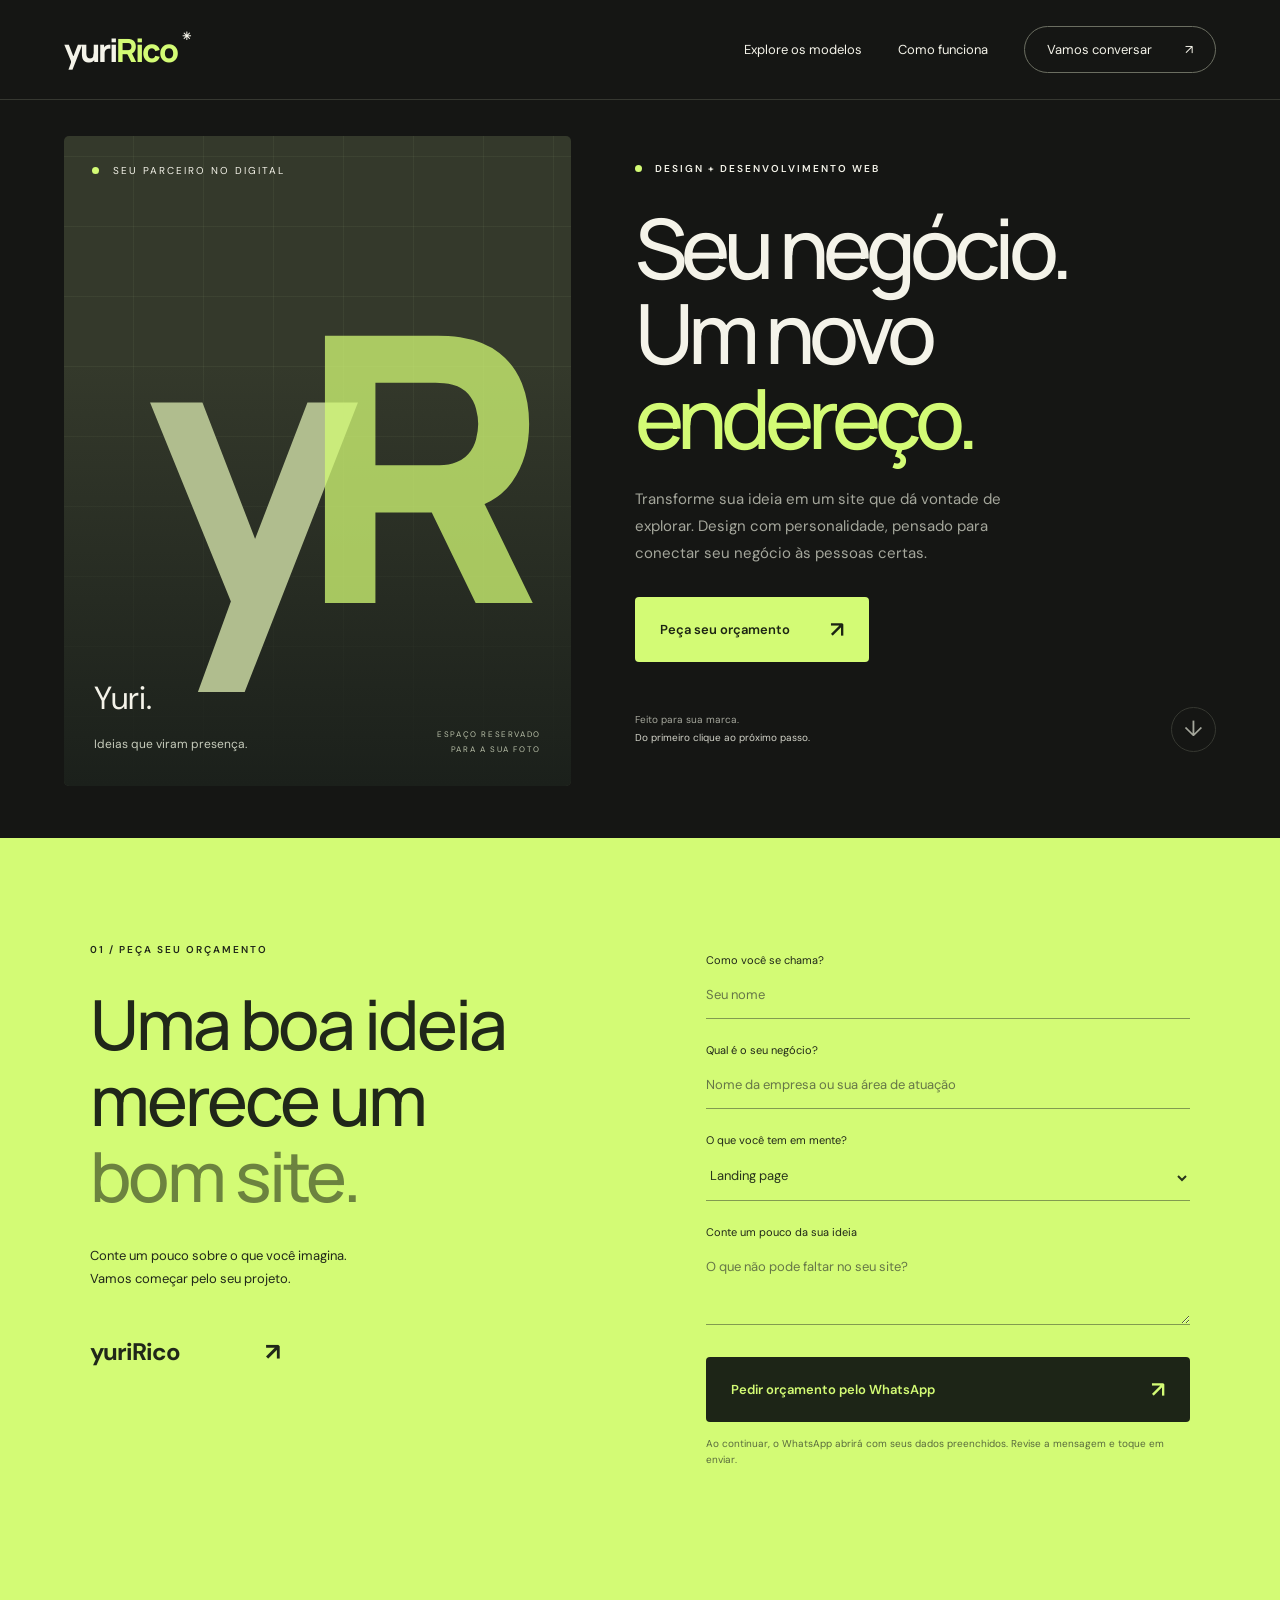
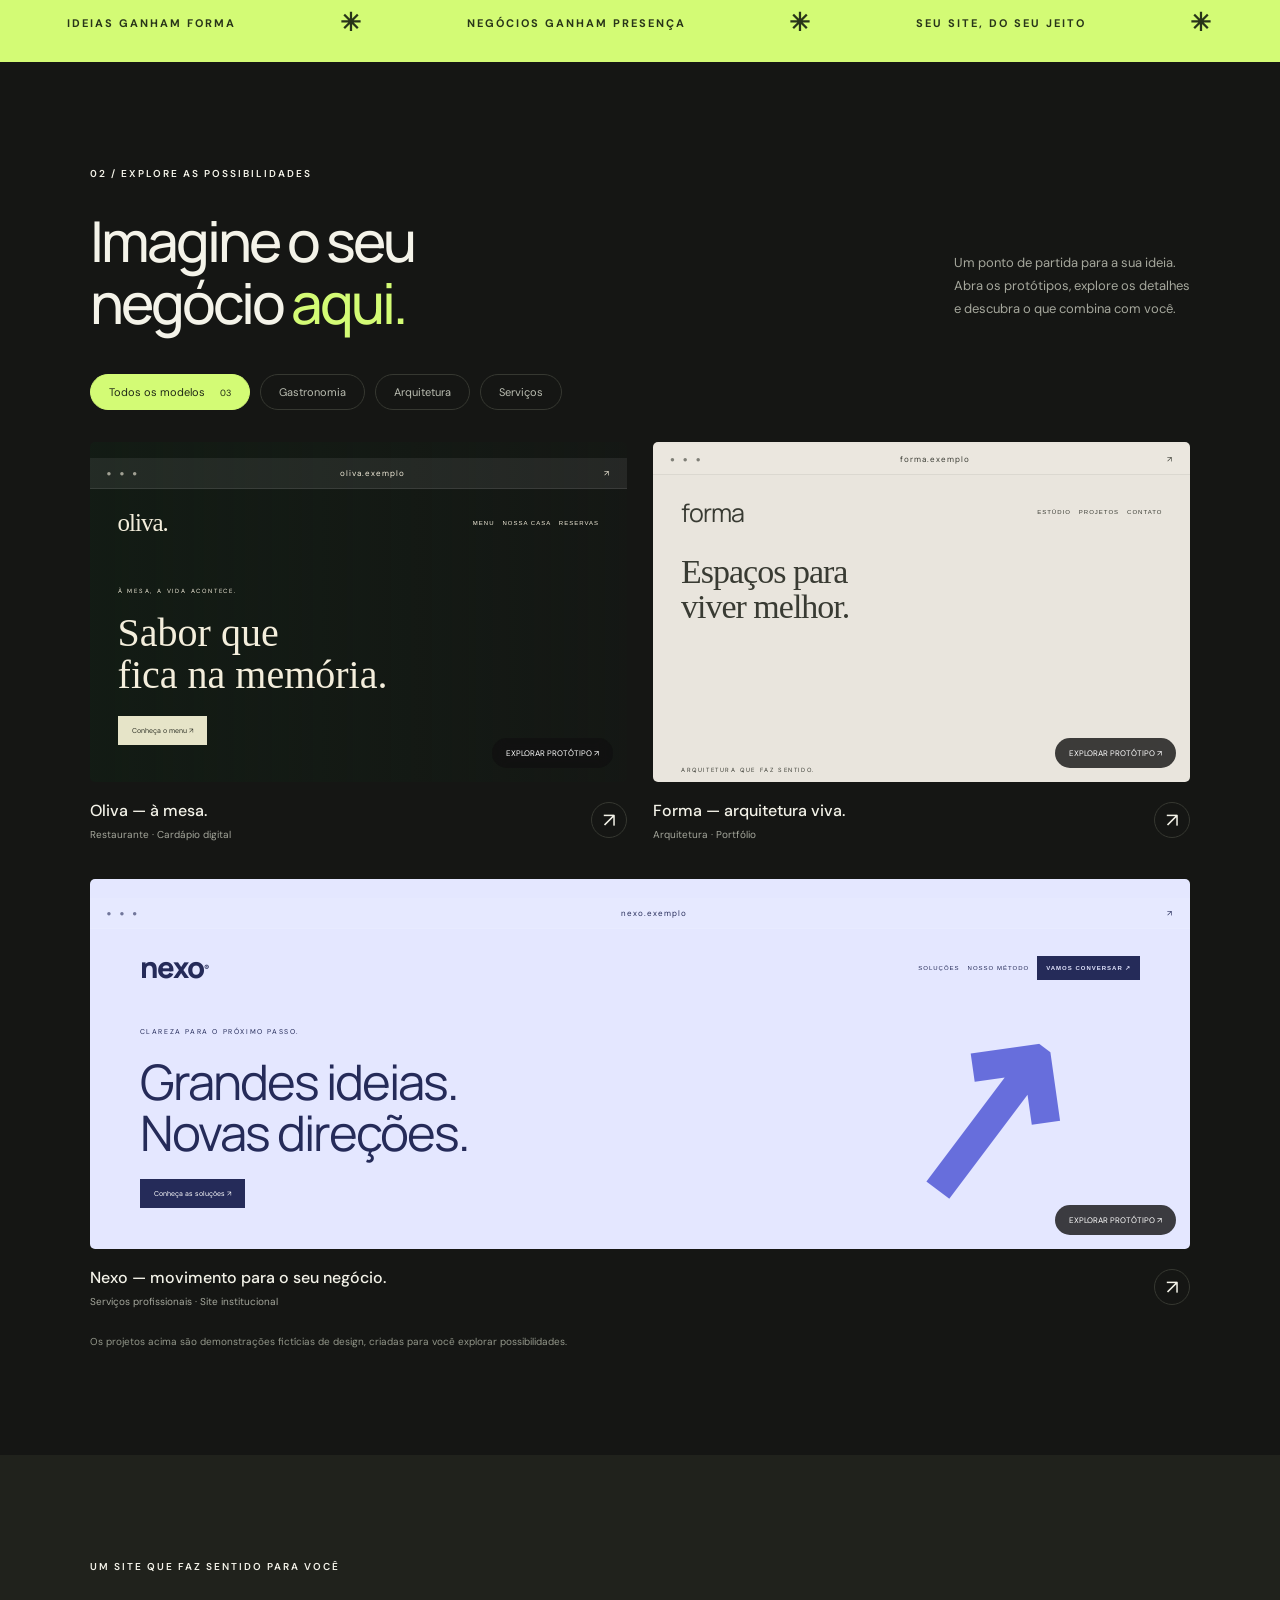
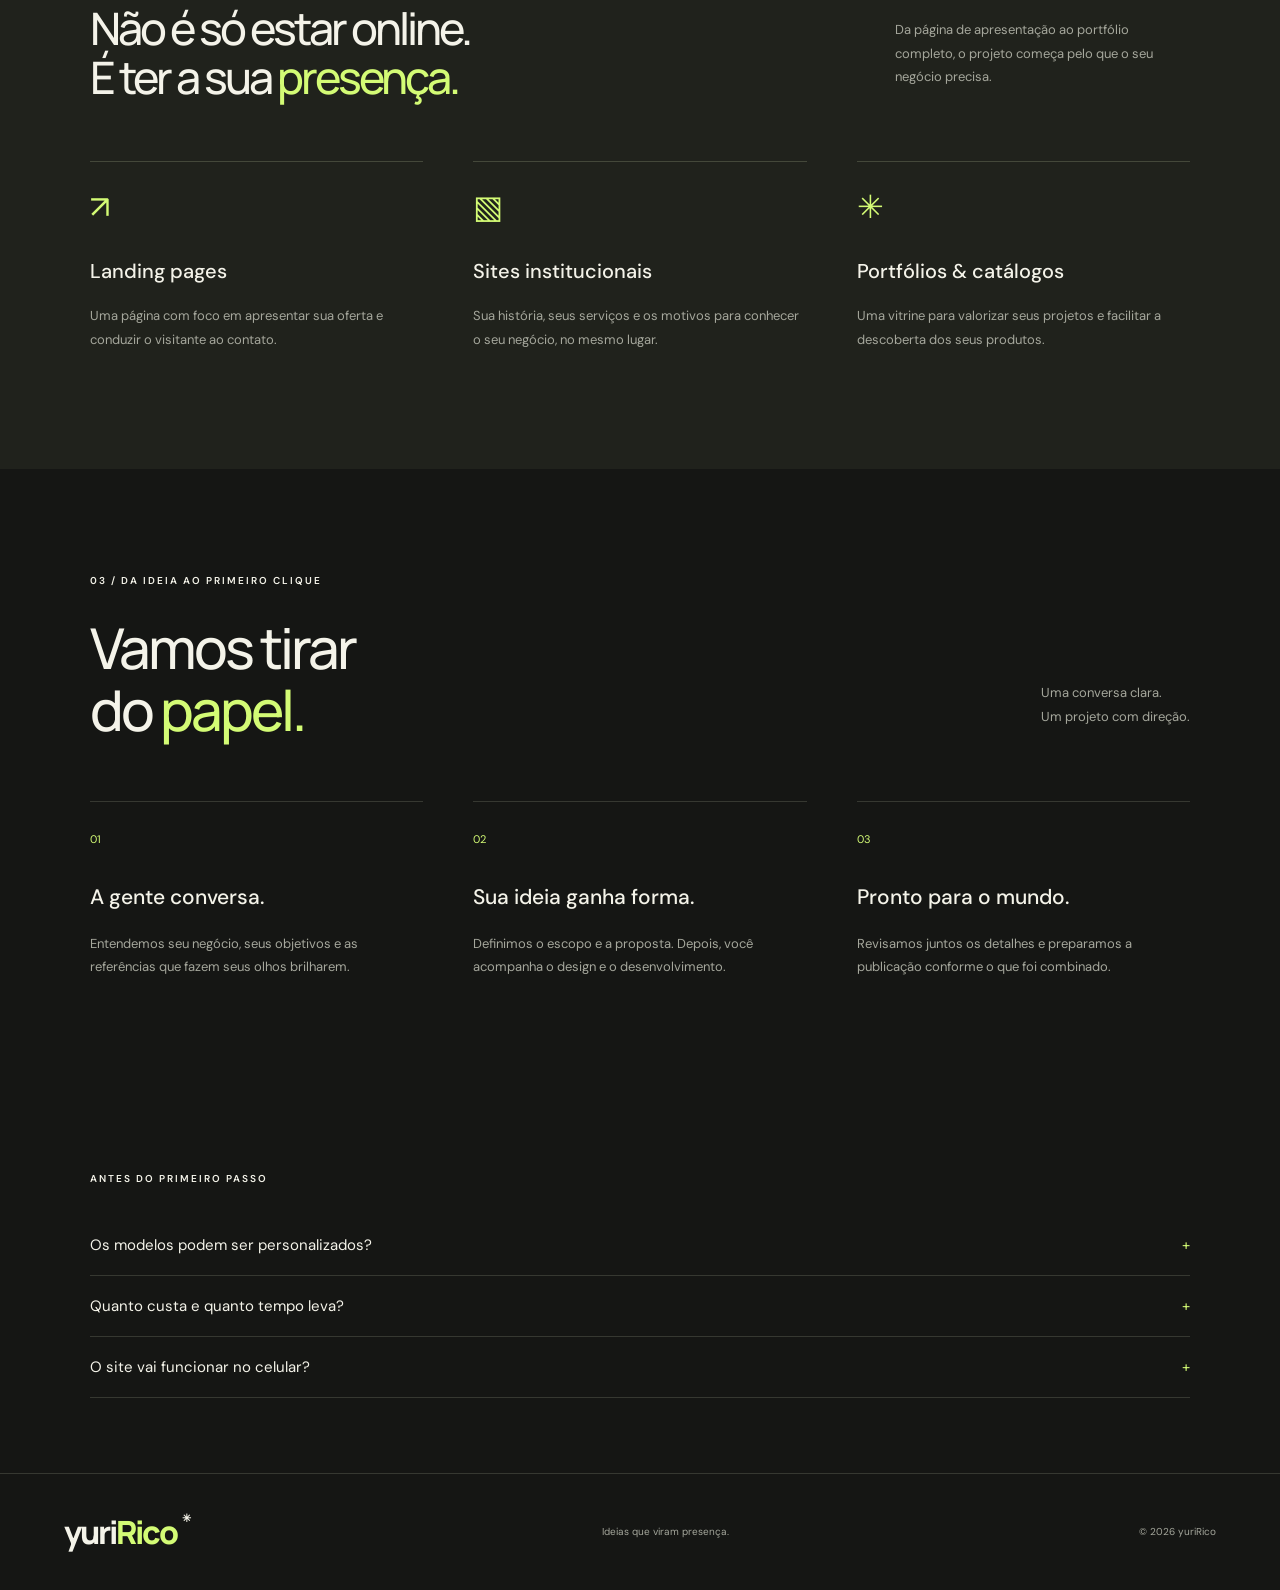
==== commit 0fa7b71a: "Posiciona orçamento entre apresentação e faixa verde" ====
--- a/index.html
+++ b/index.html
@@ -2,8 +2,9 @@
 <html lang="pt-BR"><head><meta charset="utf-8"><meta name="viewport" content="width=device-width,initial-scale=1"><meta name="description" content="yuriRico: criação de sites com personalidade. Explore protótipos interativos e prepare seu orçamento personalizado."><title>yuriRico — Seu próximo capítulo começa com um site.</title><link rel="stylesheet" href="style.css"></head>
 <body><header><a class="logo" href="#">yuri<span>Rico</span><i>✳</i></a><nav aria-label="Menu principal"><a href="#projetos">Explore os modelos</a><a href="#processo">Como funciona</a><a class="nav-cta" href="#contato">Vamos conversar <span>↗</span></a></nav></header>
 <main><section class="hero"><div class="portrait"><div class="portrait-grid"></div><div class="portrait-mark" aria-hidden="true">y<span>R</span></div><div class="photo-caption"><span class="dot"></span> SEU PARCEIRO NO DIGITAL</div><div class="portrait-bottom"><span>Yuri.<br><small>Ideias que viram presença.</small></span><span class="photo-note">ESPAÇO RESERVADO<br>PARA A SUA FOTO</span></div></div><div class="hero-copy"><p class="eyebrow"><span class="dot"></span> DESIGN + DESENVOLVIMENTO WEB</p><h1>Seu negócio.<br>Um novo<br><em>endereço.</em></h1><p class="intro">Transforme sua ideia em um site que dá vontade de explorar. Design com personalidade, pensado para conectar seu negócio às pessoas certas.</p><a class="button" href="#contato">Peça seu orçamento <span>↗</span></a><div class="hero-bottom"><span>Feito para sua marca.<br><strong>Do primeiro clique ao próximo passo.</strong></span><a href="#projetos" aria-label="Ir para os modelos">↓</a></div></div></section>
+<section class="contact section" id="contato"><div><p class="eyebrow">01 / PEÇA SEU ORÇAMENTO</p><h2>Uma boa ideia<br>merece um<br><em>bom site.</em></h2><p>Conte um pouco sobre o que você imagina.<br>Vamos começar pelo seu projeto.</p><span class="contact-sign">yuriRico <span>↗</span></span></div><form id="brief-form"><label for="name">Como você se chama?</label><input id="name" name="name" placeholder="Seu nome" required maxlength="100" autocomplete="name"><label for="business">Qual é o seu negócio?</label><input id="business" name="business" placeholder="Nome da empresa ou sua área de atuação" required maxlength="150" autocomplete="organization"><label for="type">O que você tem em mente?</label><select id="type" name="type"><option>Landing page</option><option>Site institucional</option><option>Portfólio ou catálogo</option><option>Ainda quero descobrir</option></select><label for="message">Conte um pouco da sua ideia</label><textarea id="message" name="message" rows="3" placeholder="O que não pode faltar no seu site?" maxlength="2000" required></textarea><button class="button" type="submit">Pedir orçamento pelo WhatsApp <span>↗</span></button><p class="form-note">Ao continuar, o WhatsApp abrirá com seus dados preenchidos. Revise a mensagem e toque em enviar.</p><div id="brief-result" hidden aria-live="polite"><h3>Seu pedido está pronto.</h3><p>Se o WhatsApp não abriu, use o link abaixo. Você também pode copiar ou baixar seu pedido.</p><a id="whatsapp-link" class="button" target="_blank" rel="noopener noreferrer" href="https://wa.me/5571991334337">Abrir WhatsApp ↗</a><pre id="brief-text"></pre><div class="result-buttons"><button type="button" id="copy-brief">Copiar pedido</button><button type="button" id="download-brief">Baixar .txt</button></div><p id="copy-status" role="status"></p></div></form></section>
 <div class="ticker"><span>IDEIAS GANHAM FORMA</span><b>✳</b><span>NEGÓCIOS GANHAM PRESENÇA</span><b>✳</b><span>SEU SITE, DO SEU JEITO</span><b>✳</b></div>
-<section class="contact section" id="contato"><div><p class="eyebrow">01 / PEÇA SEU ORÇAMENTO</p><h2>Uma boa ideia<br>merece um<br><em>bom site.</em></h2><p>Conte um pouco sobre o que você imagina.<br>Vamos começar pelo seu projeto.</p><span class="contact-sign">yuriRico <span>↗</span></span></div><form id="brief-form"><label for="name">Como você se chama?</label><input id="name" name="name" placeholder="Seu nome" required maxlength="100" autocomplete="name"><label for="business">Qual é o seu negócio?</label><input id="business" name="business" placeholder="Nome da empresa ou sua área de atuação" required maxlength="150" autocomplete="organization"><label for="type">O que você tem em mente?</label><select id="type" name="type"><option>Landing page</option><option>Site institucional</option><option>Portfólio ou catálogo</option><option>Ainda quero descobrir</option></select><label for="message">Conte um pouco da sua ideia</label><textarea id="message" name="message" rows="3" placeholder="O que não pode faltar no seu site?" maxlength="2000" required></textarea><button class="button" type="submit">Pedir orçamento pelo WhatsApp <span>↗</span></button><p class="form-note">Ao continuar, o WhatsApp abrirá com seus dados preenchidos. Revise a mensagem e toque em enviar.</p><div id="brief-result" hidden aria-live="polite"><h3>Seu pedido está pronto.</h3><p>Se o WhatsApp não abriu, use o link abaixo. Você também pode copiar ou baixar seu pedido.</p><a id="whatsapp-link" class="button" target="_blank" rel="noopener noreferrer" href="https://wa.me/5571991334337">Abrir WhatsApp ↗</a><pre id="brief-text"></pre><div class="result-buttons"><button type="button" id="copy-brief">Copiar pedido</button><button type="button" id="download-brief">Baixar .txt</button></div><p id="copy-status" role="status"></p></div></form></section>
+
 <section class="projects section" id="projetos"><div class="section-heading"><div><p class="eyebrow">02 / EXPLORE AS POSSIBILIDADES</p><h2>Imagine o seu<br>negócio <em>aqui.</em></h2></div><p>Um ponto de partida para a sua ideia.<br>Abra os protótipos, explore os detalhes<br>e descubra o que combina com você.</p></div><div class="filters" aria-label="Filtrar modelos"><button class="active" data-filter="all" aria-pressed="true">Todos os modelos <small>03</small></button><button data-filter="gastronomia" aria-pressed="false">Gastronomia</button><button data-filter="arquitetura" aria-pressed="false">Arquitetura</button><button data-filter="servicos" aria-pressed="false">Serviços</button></div><div class="project-grid">
 <article class="project" data-category="gastronomia"><button class="preview restaurant" data-demo="restaurant" aria-label="Explorar protótipo do restaurante Oliva"><div class="browserbar"><span>● ● ●</span><span>oliva.exemplo</span><span>↗</span></div><div class="mock-nav">oliva.<small>MENU &nbsp; NOSSA CASA &nbsp; RESERVAS</small></div><div class="restaurant-body"><span>À MESA, A VIDA ACONTECE.</span><h3>Sabor que<br>fica na memória.</h3><div class="mini-button">Conheça o menu ↗</div></div><div class="preview-tag">EXPLORAR PROTÓTIPO ↗</div></button><div class="project-label"><div><h3>Oliva — à mesa.</h3><p>Restaurante · Cardápio digital</p></div><button data-demo="restaurant" aria-label="Abrir Oliva">↗</button></div></article>
 <article class="project" data-category="arquitetura"><button class="preview architecture" data-demo="architecture" aria-label="Explorar protótipo do estúdio Forma"><div class="browserbar"><span>● ● ●</span><span>forma.exemplo</span><span>↗</span></div><div class="mock-nav">forma<small>ESTÚDIO &nbsp; PROJETOS &nbsp; CONTATO</small></div><div class="arch-body"><h3>Espaços para<br>viver melhor.</h3><div class="arch-image"></div><p>ARQUITETURA QUE FAZ SENTIDO.</p></div><div class="preview-tag">EXPLORAR PROTÓTIPO ↗</div></button><div class="project-label"><div><h3>Forma — arquitetura viva.</h3><p>Arquitetura · Portfólio</p></div><button data-demo="architecture" aria-label="Abrir Forma">↗</button></div></article>
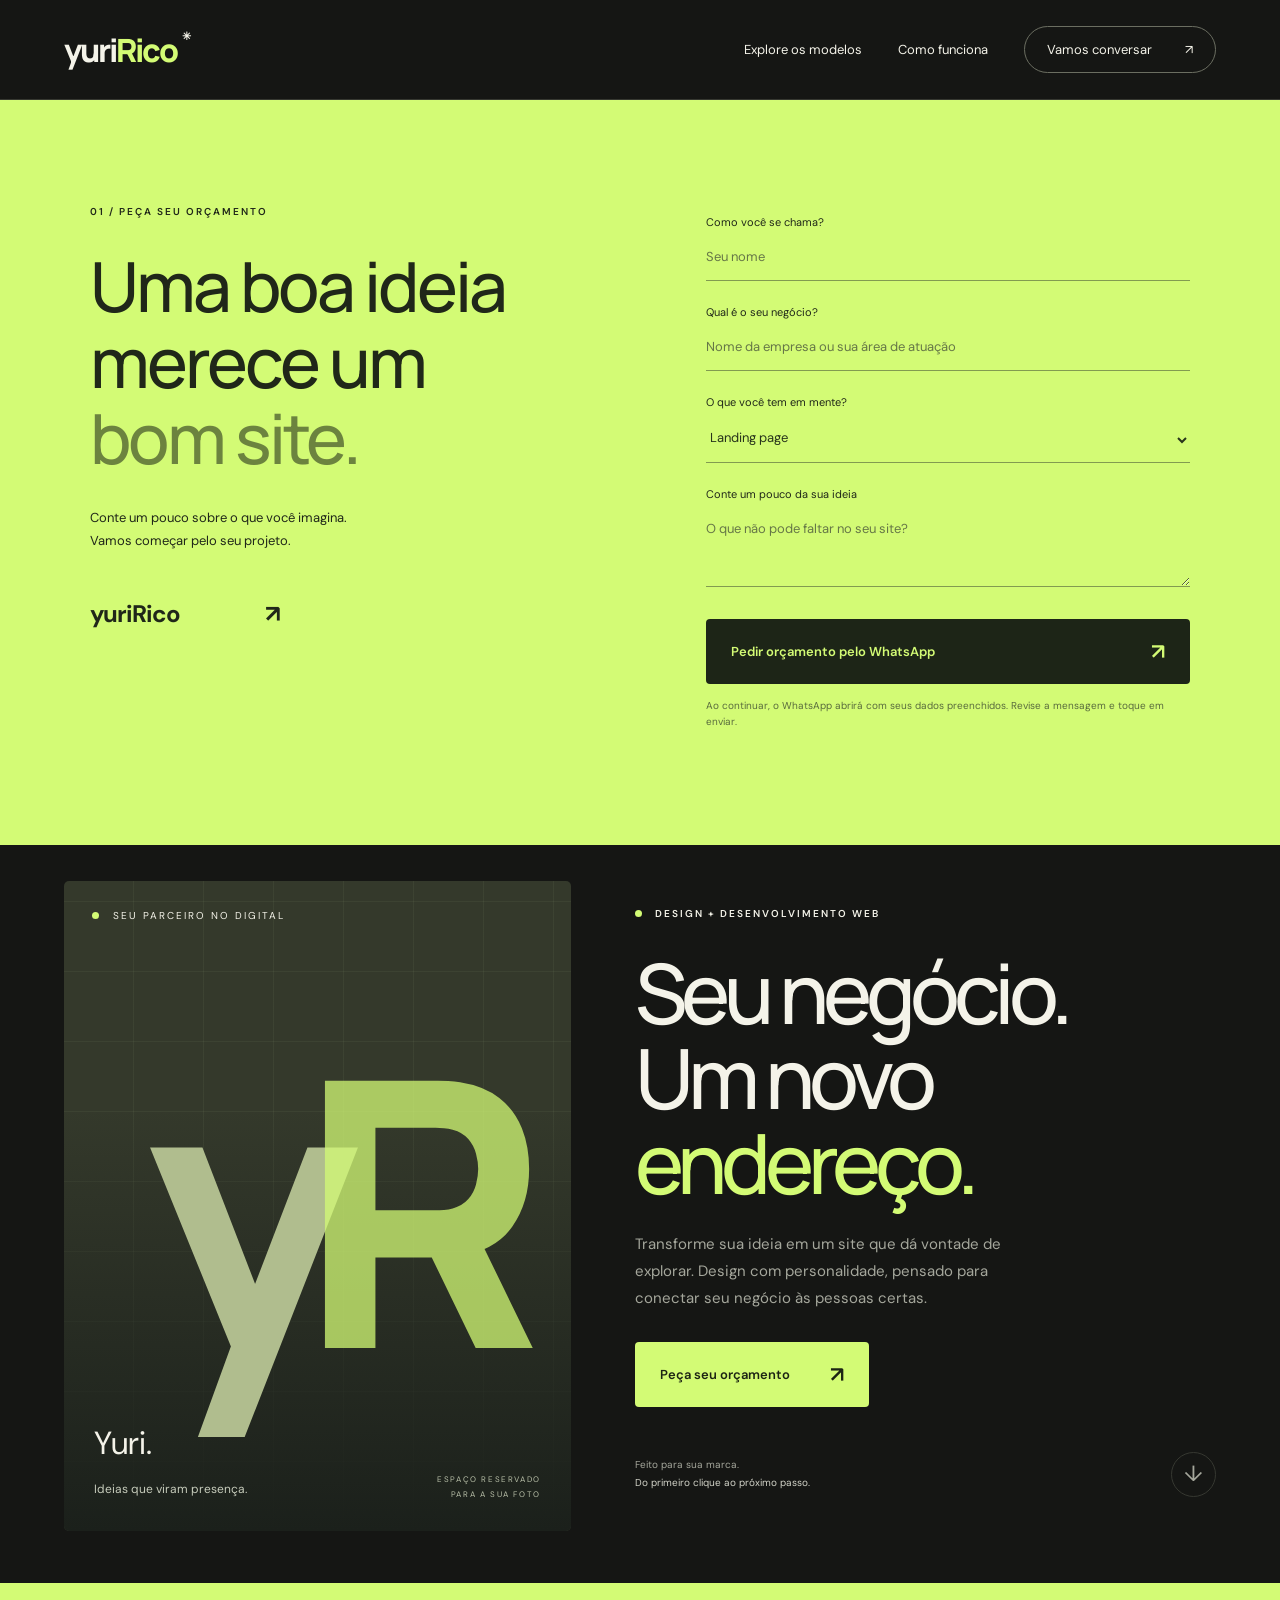
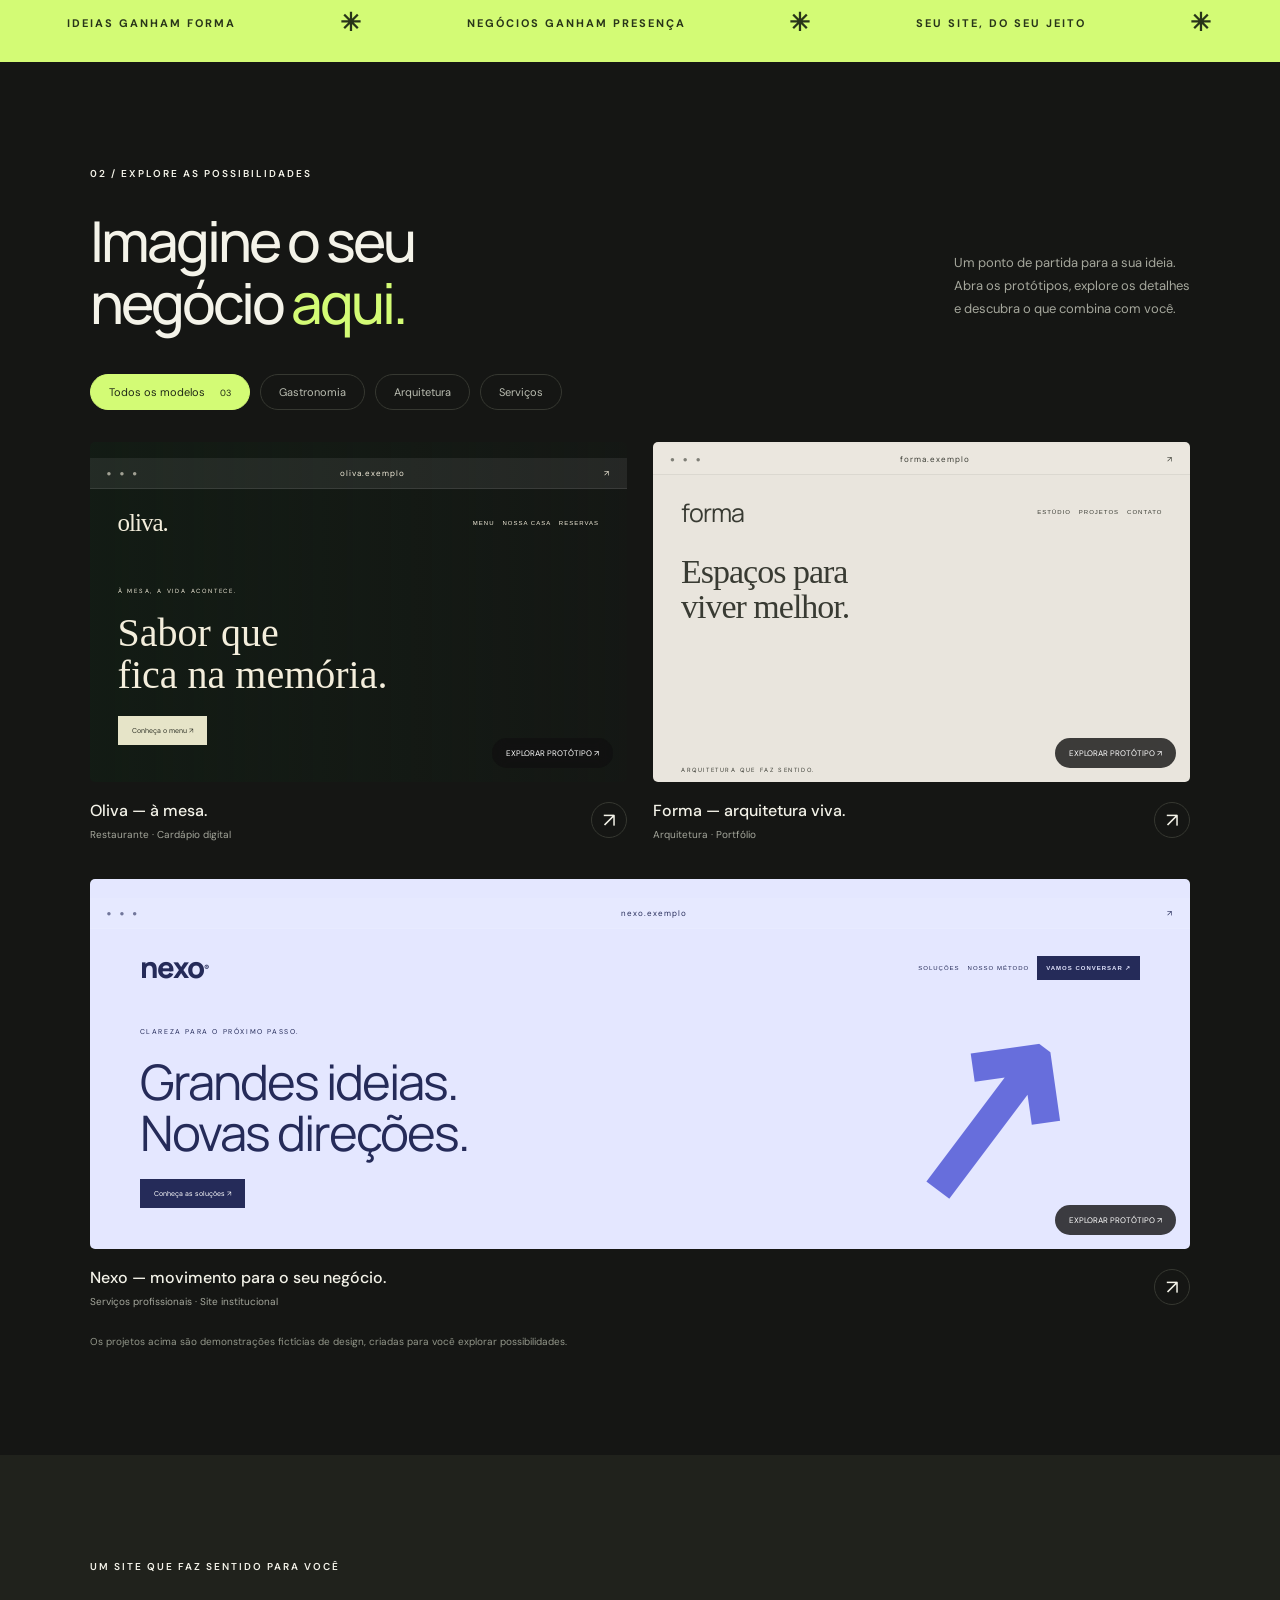
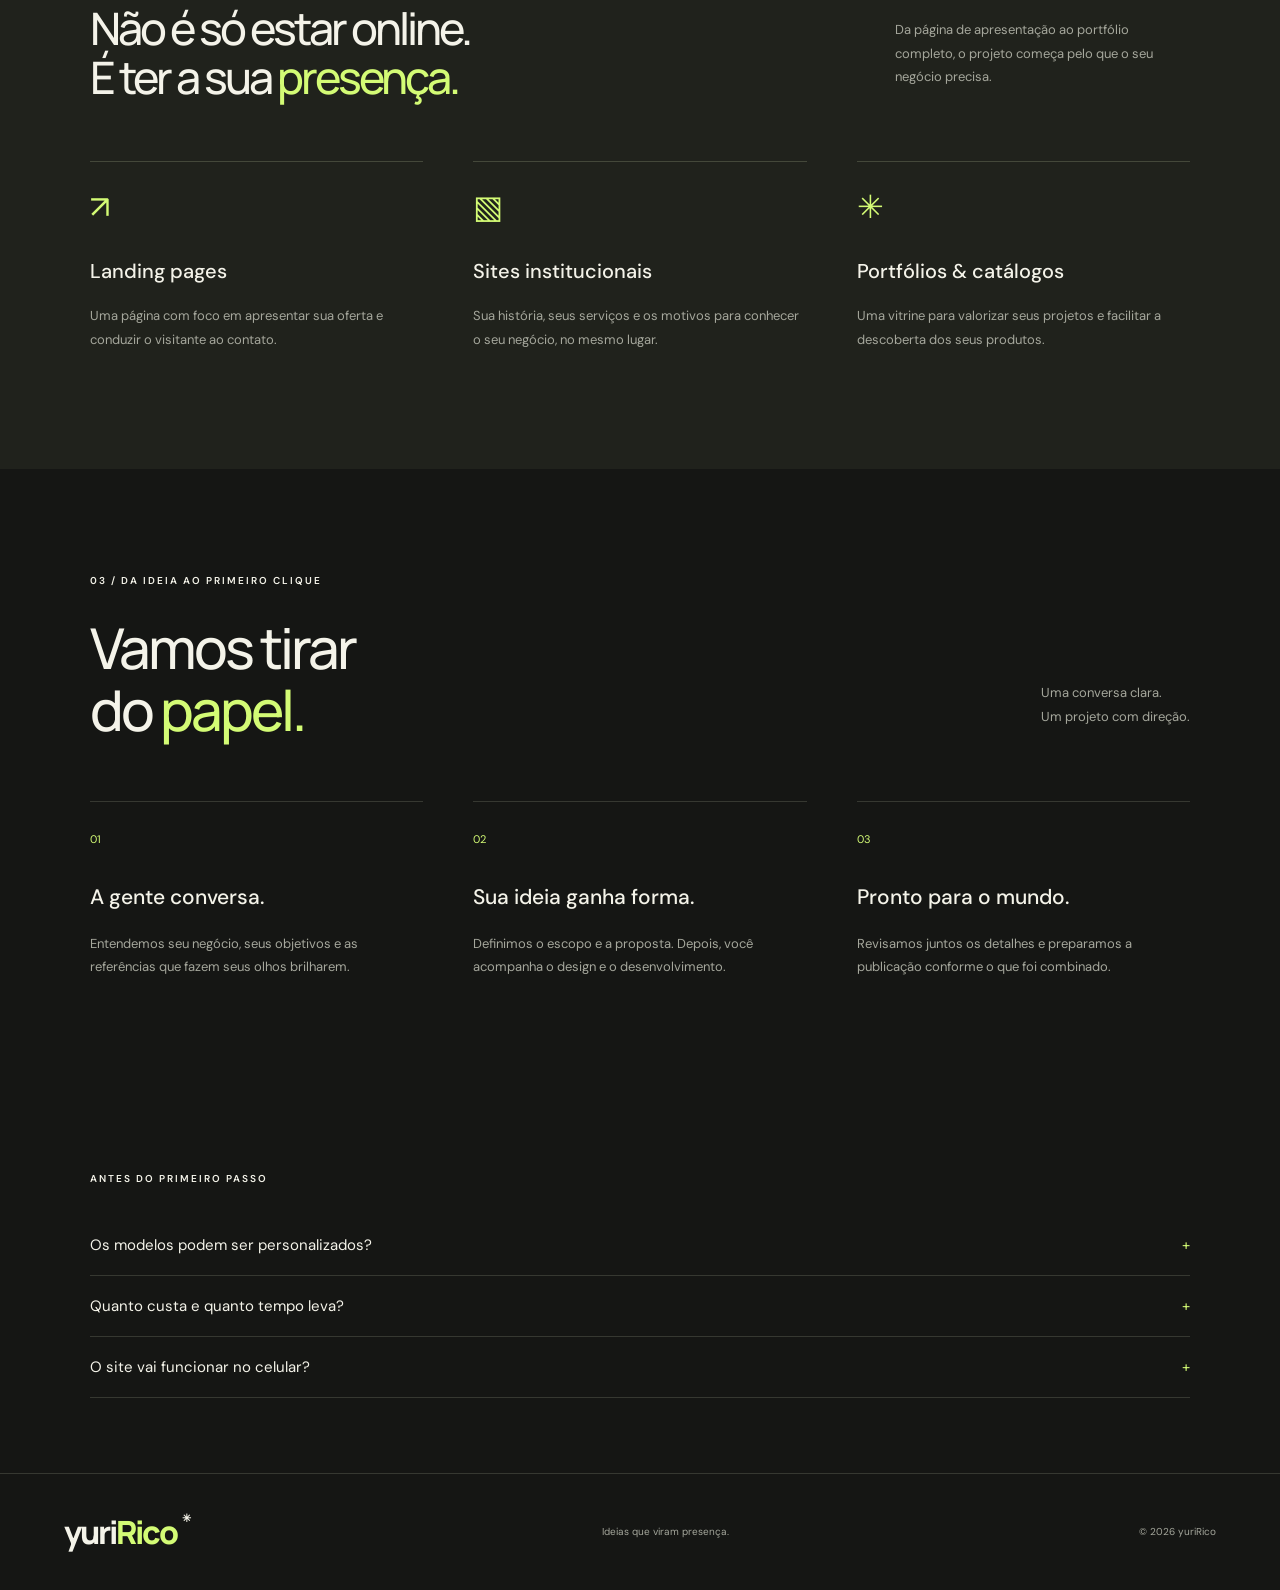
==== commit 8064e05b: "Coloca formulário no topo antes da apresentação" ====
--- a/index.html
+++ b/index.html
@@ -1,8 +1,9 @@
 <!DOCTYPE html>
 <html lang="pt-BR"><head><meta charset="utf-8"><meta name="viewport" content="width=device-width,initial-scale=1"><meta name="description" content="yuriRico: criação de sites com personalidade. Explore protótipos interativos e prepare seu orçamento personalizado."><title>yuriRico — Seu próximo capítulo começa com um site.</title><link rel="stylesheet" href="style.css"></head>
 <body><header><a class="logo" href="#">yuri<span>Rico</span><i>✳</i></a><nav aria-label="Menu principal"><a href="#projetos">Explore os modelos</a><a href="#processo">Como funciona</a><a class="nav-cta" href="#contato">Vamos conversar <span>↗</span></a></nav></header>
-<main><section class="hero"><div class="portrait"><div class="portrait-grid"></div><div class="portrait-mark" aria-hidden="true">y<span>R</span></div><div class="photo-caption"><span class="dot"></span> SEU PARCEIRO NO DIGITAL</div><div class="portrait-bottom"><span>Yuri.<br><small>Ideias que viram presença.</small></span><span class="photo-note">ESPAÇO RESERVADO<br>PARA A SUA FOTO</span></div></div><div class="hero-copy"><p class="eyebrow"><span class="dot"></span> DESIGN + DESENVOLVIMENTO WEB</p><h1>Seu negócio.<br>Um novo<br><em>endereço.</em></h1><p class="intro">Transforme sua ideia em um site que dá vontade de explorar. Design com personalidade, pensado para conectar seu negócio às pessoas certas.</p><a class="button" href="#contato">Peça seu orçamento <span>↗</span></a><div class="hero-bottom"><span>Feito para sua marca.<br><strong>Do primeiro clique ao próximo passo.</strong></span><a href="#projetos" aria-label="Ir para os modelos">↓</a></div></div></section>
-<section class="contact section" id="contato"><div><p class="eyebrow">01 / PEÇA SEU ORÇAMENTO</p><h2>Uma boa ideia<br>merece um<br><em>bom site.</em></h2><p>Conte um pouco sobre o que você imagina.<br>Vamos começar pelo seu projeto.</p><span class="contact-sign">yuriRico <span>↗</span></span></div><form id="brief-form"><label for="name">Como você se chama?</label><input id="name" name="name" placeholder="Seu nome" required maxlength="100" autocomplete="name"><label for="business">Qual é o seu negócio?</label><input id="business" name="business" placeholder="Nome da empresa ou sua área de atuação" required maxlength="150" autocomplete="organization"><label for="type">O que você tem em mente?</label><select id="type" name="type"><option>Landing page</option><option>Site institucional</option><option>Portfólio ou catálogo</option><option>Ainda quero descobrir</option></select><label for="message">Conte um pouco da sua ideia</label><textarea id="message" name="message" rows="3" placeholder="O que não pode faltar no seu site?" maxlength="2000" required></textarea><button class="button" type="submit">Pedir orçamento pelo WhatsApp <span>↗</span></button><p class="form-note">Ao continuar, o WhatsApp abrirá com seus dados preenchidos. Revise a mensagem e toque em enviar.</p><div id="brief-result" hidden aria-live="polite"><h3>Seu pedido está pronto.</h3><p>Se o WhatsApp não abriu, use o link abaixo. Você também pode copiar ou baixar seu pedido.</p><a id="whatsapp-link" class="button" target="_blank" rel="noopener noreferrer" href="https://wa.me/5571991334337">Abrir WhatsApp ↗</a><pre id="brief-text"></pre><div class="result-buttons"><button type="button" id="copy-brief">Copiar pedido</button><button type="button" id="download-brief">Baixar .txt</button></div><p id="copy-status" role="status"></p></div></form></section>
+<main><section class="contact section" id="contato"><div><p class="eyebrow">01 / PEÇA SEU ORÇAMENTO</p><h2>Uma boa ideia<br>merece um<br><em>bom site.</em></h2><p>Conte um pouco sobre o que você imagina.<br>Vamos começar pelo seu projeto.</p><span class="contact-sign">yuriRico <span>↗</span></span></div><form id="brief-form"><label for="name">Como você se chama?</label><input id="name" name="name" placeholder="Seu nome" required maxlength="100" autocomplete="name"><label for="business">Qual é o seu negócio?</label><input id="business" name="business" placeholder="Nome da empresa ou sua área de atuação" required maxlength="150" autocomplete="organization"><label for="type">O que você tem em mente?</label><select id="type" name="type"><option>Landing page</option><option>Site institucional</option><option>Portfólio ou catálogo</option><option>Ainda quero descobrir</option></select><label for="message">Conte um pouco da sua ideia</label><textarea id="message" name="message" rows="3" placeholder="O que não pode faltar no seu site?" maxlength="2000" required></textarea><button class="button" type="submit">Pedir orçamento pelo WhatsApp <span>↗</span></button><p class="form-note">Ao continuar, o WhatsApp abrirá com seus dados preenchidos. Revise a mensagem e toque em enviar.</p><div id="brief-result" hidden aria-live="polite"><h3>Seu pedido está pronto.</h3><p>Se o WhatsApp não abriu, use o link abaixo. Você também pode copiar ou baixar seu pedido.</p><a id="whatsapp-link" class="button" target="_blank" rel="noopener noreferrer" href="https://wa.me/5571991334337">Abrir WhatsApp ↗</a><pre id="brief-text"></pre><div class="result-buttons"><button type="button" id="copy-brief">Copiar pedido</button><button type="button" id="download-brief">Baixar .txt</button></div><p id="copy-status" role="status"></p></div></form></section>
+<section class="hero"><div class="portrait"><div class="portrait-grid"></div><div class="portrait-mark" aria-hidden="true">y<span>R</span></div><div class="photo-caption"><span class="dot"></span> SEU PARCEIRO NO DIGITAL</div><div class="portrait-bottom"><span>Yuri.<br><small>Ideias que viram presença.</small></span><span class="photo-note">ESPAÇO RESERVADO<br>PARA A SUA FOTO</span></div></div><div class="hero-copy"><p class="eyebrow"><span class="dot"></span> DESIGN + DESENVOLVIMENTO WEB</p><h1>Seu negócio.<br>Um novo<br><em>endereço.</em></h1><p class="intro">Transforme sua ideia em um site que dá vontade de explorar. Design com personalidade, pensado para conectar seu negócio às pessoas certas.</p><a class="button" href="#contato">Peça seu orçamento <span>↗</span></a><div class="hero-bottom"><span>Feito para sua marca.<br><strong>Do primeiro clique ao próximo passo.</strong></span><a href="#projetos" aria-label="Ir para os modelos">↓</a></div></div></section>
+
 <div class="ticker"><span>IDEIAS GANHAM FORMA</span><b>✳</b><span>NEGÓCIOS GANHAM PRESENÇA</span><b>✳</b><span>SEU SITE, DO SEU JEITO</span><b>✳</b></div>
 
 <section class="projects section" id="projetos"><div class="section-heading"><div><p class="eyebrow">02 / EXPLORE AS POSSIBILIDADES</p><h2>Imagine o seu<br>negócio <em>aqui.</em></h2></div><p>Um ponto de partida para a sua ideia.<br>Abra os protótipos, explore os detalhes<br>e descubra o que combina com você.</p></div><div class="filters" aria-label="Filtrar modelos"><button class="active" data-filter="all" aria-pressed="true">Todos os modelos <small>03</small></button><button data-filter="gastronomia" aria-pressed="false">Gastronomia</button><button data-filter="arquitetura" aria-pressed="false">Arquitetura</button><button data-filter="servicos" aria-pressed="false">Serviços</button></div><div class="project-grid">
